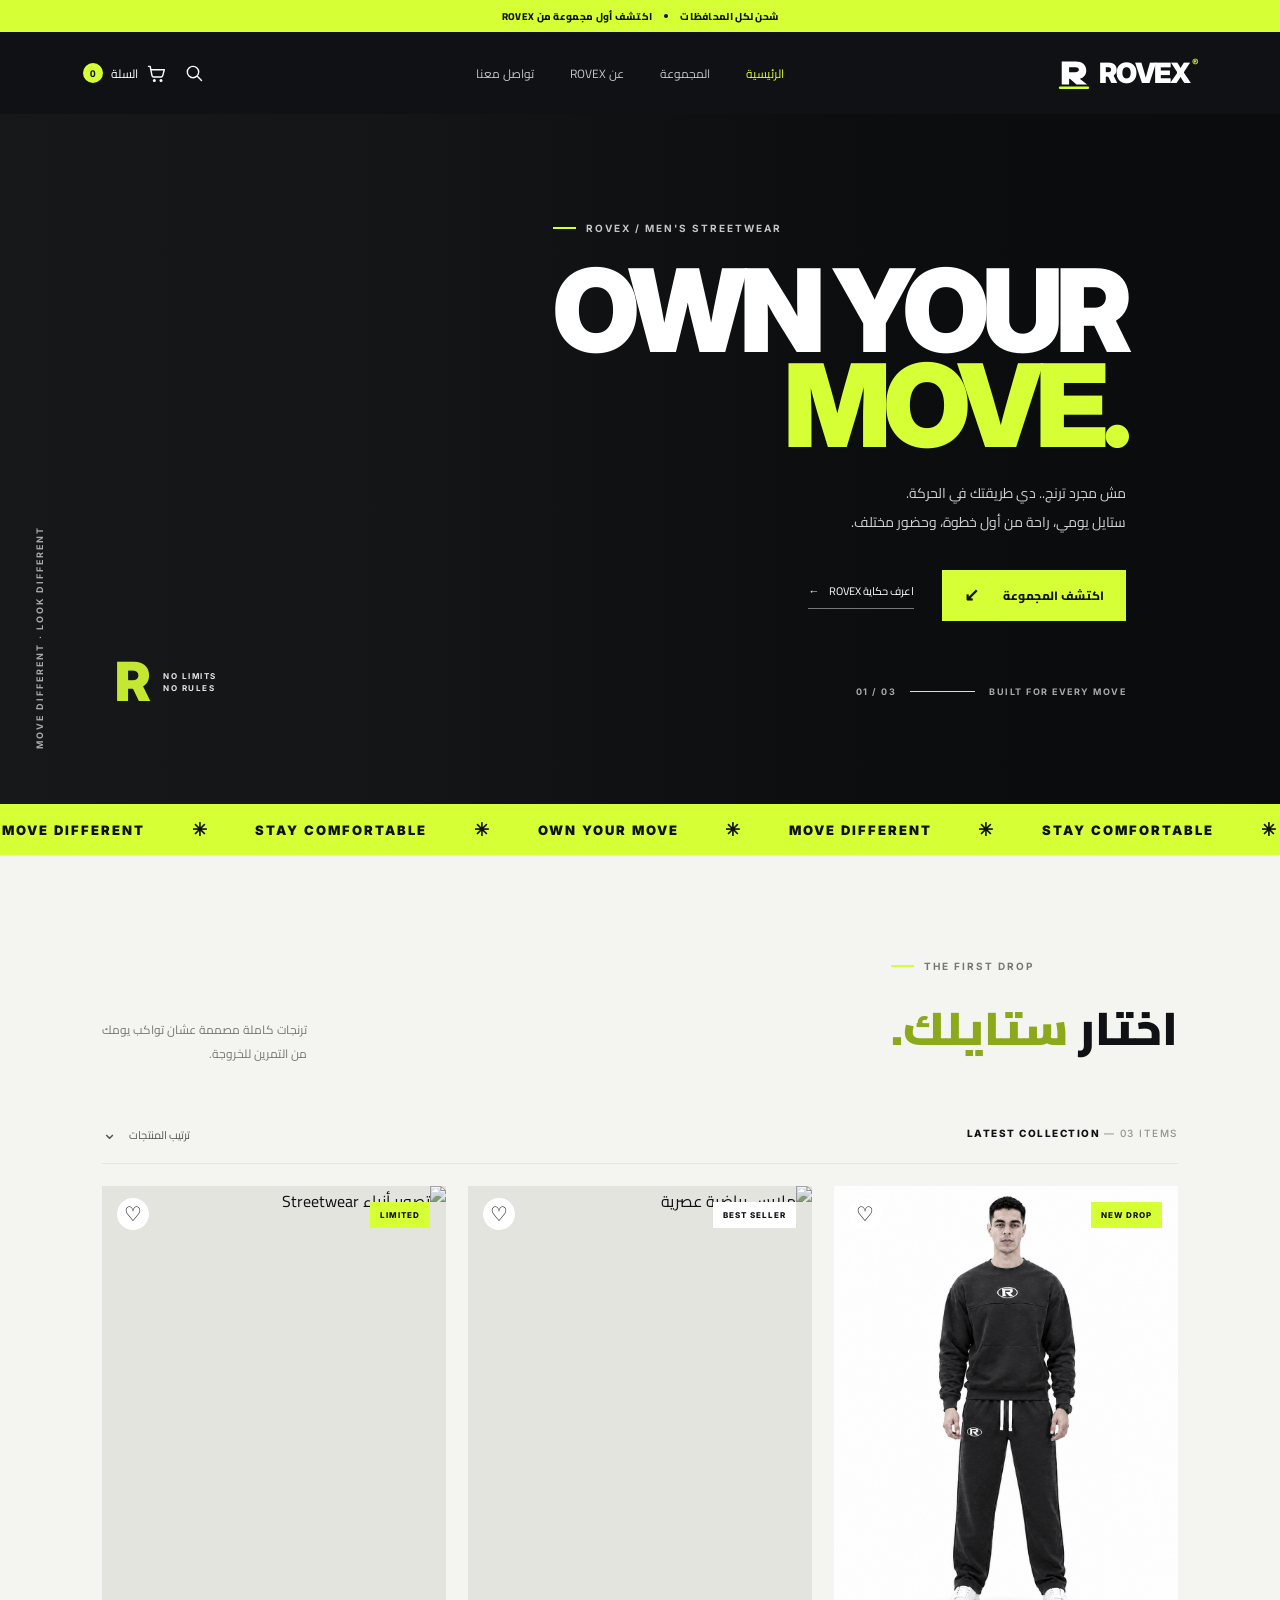
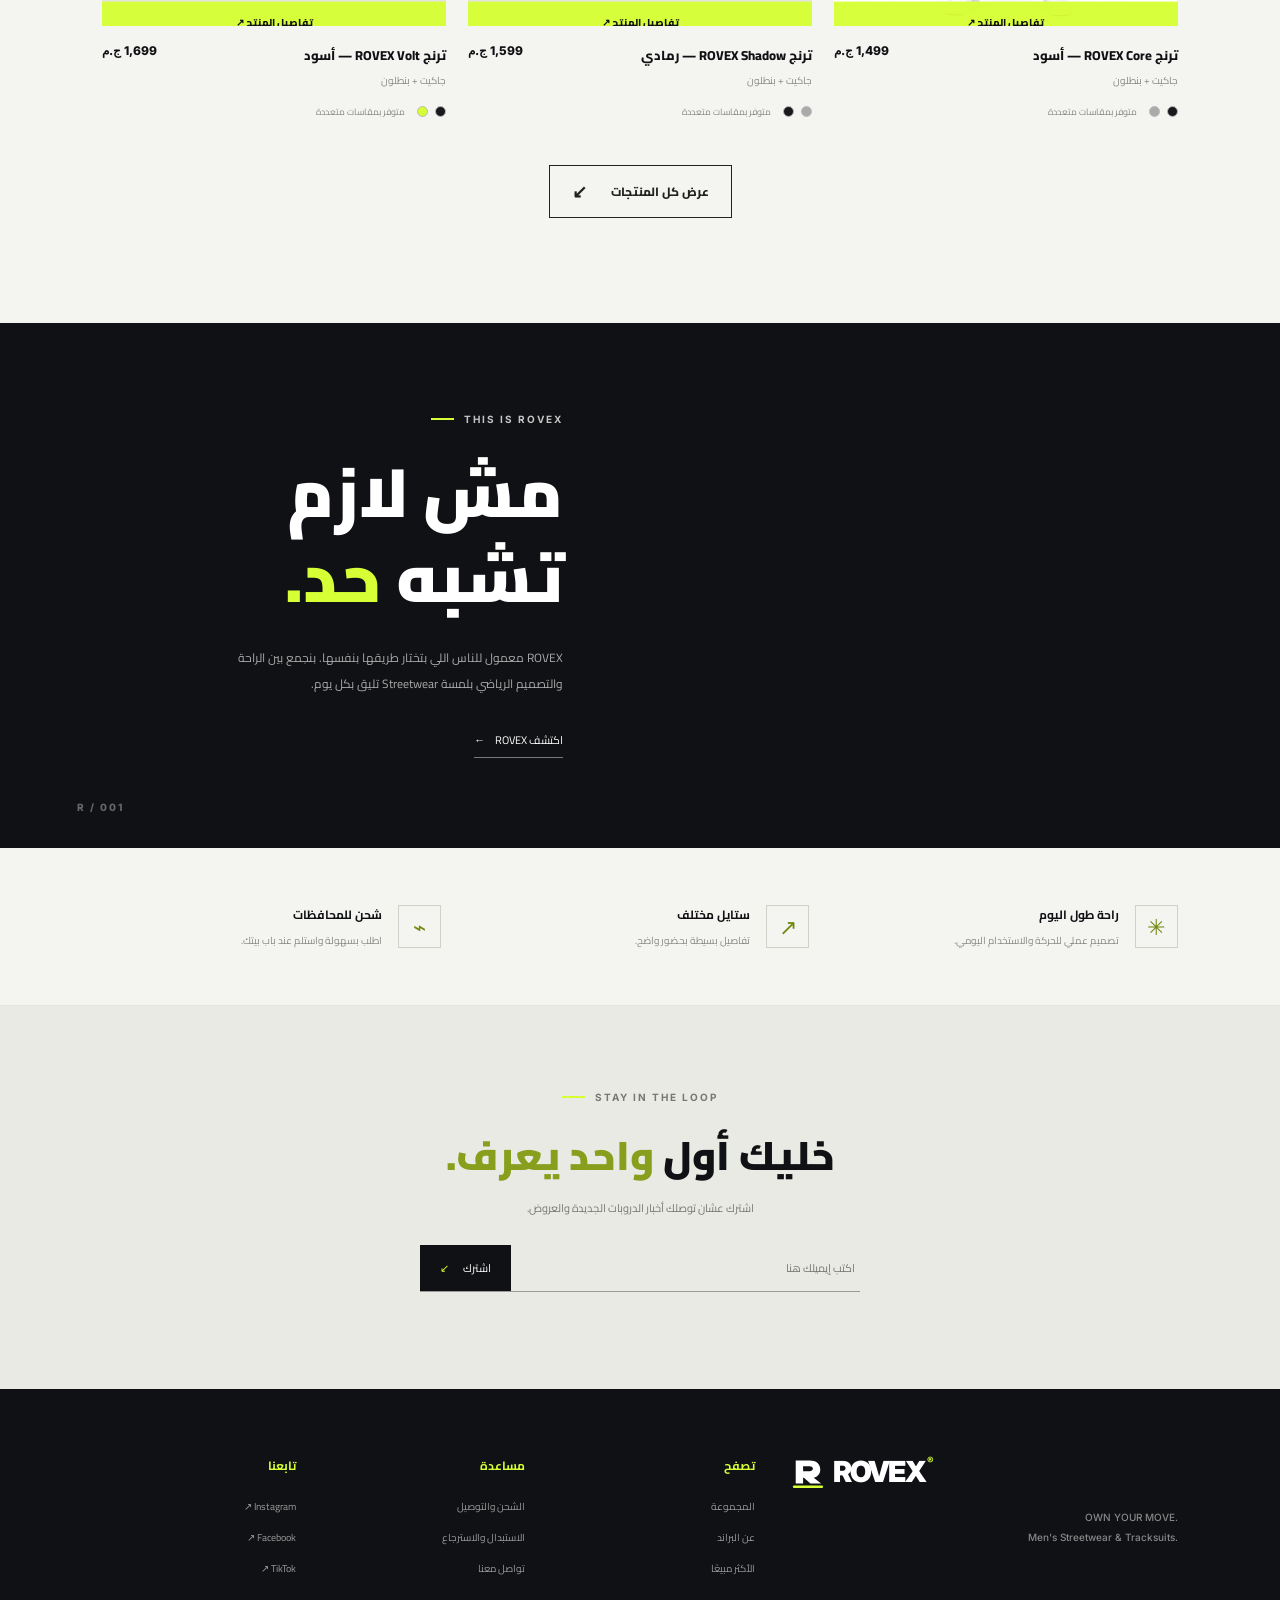
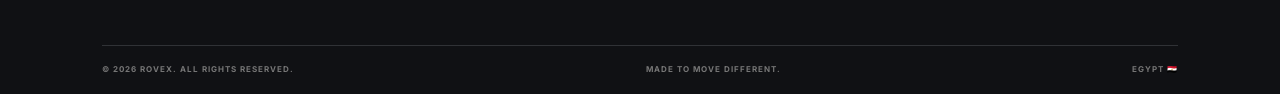
==== index.html @ f47fd82f "Add files via upload" ====
<!DOCTYPE html>
<html lang="ar" dir="rtl">
<head>
  <meta charset="UTF-8" />
  <meta name="viewport" content="width=device-width, initial-scale=1.0" />
  <meta name="theme-color" content="#101114" />
  <meta name="description" content="ROVEX — ترنجات رجالي بتصميم Streetwear. تحرك بطريقتك." />
  <title>ROVEX | Own Your Move</title>
  <link rel="preconnect" href="https://fonts.googleapis.com">
  <link rel="preconnect" href="https://fonts.gstatic.com" crossorigin>
  <link href="https://fonts.googleapis.com/css2?family=Cairo:wght@400;500;600;700;800;900&family=Inter:wght@400;500;600;700;800;900&display=swap" rel="stylesheet">
  <link rel="stylesheet" href="style.css" />
</head>
<body>
  <div class="announcement">
    <span>شحن لكل المحافظات</span><span class="announcement-dot"></span>
    <span>اكتشف أول مجموعة من ROVEX</span>
  </div>

  <header class="site-header">
    <button class="icon-btn menu-toggle" id="menuToggle" aria-label="فتح القائمة"><span></span><span></span></button>
    <a class="brand" href="#home" aria-label="ROVEX home">
      <svg class="brand-mark" viewBox="0 0 44 44" aria-hidden="true">
        <path d="M7 36V8h17c8 0 13 4 13 11 0 5-3 9-8 10l9 7H25l-8-7h-1v7H7Zm9-15h8c2 0 4-1 4-3s-2-3-4-3h-8v6Z" fill="currentColor"/>
        <path d="M5 40h34" stroke="#D7FF35" stroke-width="3" stroke-linecap="round"/>
      </svg>
      <span>ROVEX<span class="reg">®</span></span>
    </a>

    <nav class="main-nav" id="mainNav">
      <a class="active" href="#home">الرئيسية</a>
      <a href="#collection">المجموعة</a>
      <a href="#about">عن ROVEX</a>
      <a href="#footer">تواصل معنا</a>
    </nav>

    <div class="header-actions">
      <button class="icon-btn" id="searchToggle" aria-label="بحث"><svg viewBox="0 0 24 24"><circle cx="10.8" cy="10.8" r="6.8"/><path d="m16 16 5 5"/></svg></button>
      <button class="cart-button" id="cartToggle" aria-label="السلة">
        <svg viewBox="0 0 24 24"><path d="M3 4h2l2.2 11.2a2 2 0 0 0 2 1.6h8.9a2 2 0 0 0 1.9-1.4L22 8H6"/><circle cx="10" cy="21" r="1"/><circle cx="18" cy="21" r="1"/></svg>
        <span>السلة</span><b id="cartCount">0</b>
      </button>
    </div>
  </header>

  <div class="search-panel" id="searchPanel">
    <input type="search" id="searchInput" placeholder="ابحث عن ترنج..." aria-label="ابحث عن ترنج">
    <button id="searchClose" class="icon-btn" aria-label="إغلاق">×</button>
  </div>

  <main>
    <section class="hero" id="home">
      <div class="hero-image"></div>
      <div class="hero-shade"></div>
      <div class="hero-content">
        <p class="eyebrow"><span></span> ROVEX / MEN'S STREETWEAR</p>
        <h1>OWN YOUR<br><em>MOVE.</em></h1>
        <p class="hero-copy">مش مجرد ترنج.. دي طريقتك في الحركة.<br>ستايل يومي، راحة من أول خطوة، وحضور مختلف.</p>
        <div class="hero-actions">
          <a class="btn btn-primary" href="#collection">اكتشف المجموعة <span>↙</span></a>
          <a class="text-link" href="#about">اعرف حكاية ROVEX <span>←</span></a>
        </div>
        <div class="hero-meta"><span>01 / 03</span><span class="meta-line"></span><span>BUILT FOR EVERY MOVE</span></div>
      </div>
      <div class="hero-side-label">MOVE DIFFERENT · LOOK DIFFERENT</div>
      <div class="hero-stamp"><strong>R</strong><span>NO LIMITS<br>NO RULES</span></div>
    </section>

    <section class="ticker" aria-label="رسالة العلامة التجارية">
      <div class="ticker-track"><span>MOVE DIFFERENT</span><b>✳</b><span>STAY COMFORTABLE</span><b>✳</b><span>OWN YOUR MOVE</span><b>✳</b><span>MOVE DIFFERENT</span><b>✳</b><span>STAY COMFORTABLE</span><b>✳</b></div>
    </section>

    <section class="section collection-section" id="collection">
      <div class="section-heading">
        <div><p class="eyebrow dark-eyebrow"><span></span> THE FIRST DROP</p><h2>اختار <em>ستايلك.</em></h2></div>
        <p>ترنجات كاملة مصممة عشان تواكب يومك<br>من التمرين للخروجة.</p>
      </div>
      <div class="filter-row">
        <div class="collection-label">LATEST COLLECTION <span>— 03 ITEMS</span></div>
        <button class="sort-button" id="sortButton">ترتيب المنتجات <span>⌄</span></button>
      </div>
      <div class="product-grid" id="productGrid">
        <article class="product-card" data-id="rvx-01" data-name="ترنج ROVEX Core أسود" data-price="1499">
          <div class="product-image-wrap">
            <span class="product-tag">NEW DROP</span>
            <button class="favorite-btn" aria-label="إضافة للمفضلة">♡</button>
            <img src="P1.png" alt="إطلالة ملابس Streetwear سوداء" loading="lazy">
            <button class="quick-add" data-add="rvx-01">أضف للسلة <span>＋</span></button>
            <button class="view-product" data-view="rvx-01">تفاصيل المنتج <span>↗</span></button>
          </div>
          <div class="product-info"><div><h3>ترنج ROVEX Core — أسود</h3><p>جاكيت + بنطلون</p></div><strong>1,499 ج.م</strong></div>
          <div class="product-swatches"><i class="swatch black"></i><i class="swatch grey"></i><span>متوفر بمقاسات متعددة</span></div>
        </article>

        <article class="product-card" data-id="rvx-02" data-name="ترنج ROVEX Shadow رمادي" data-price="1599">
          <div class="product-image-wrap">
            <span class="product-tag muted-tag">BEST SELLER</span>
            <button class="favorite-btn" aria-label="إضافة للمفضلة">♡</button>
            <img src="https://images.unsplash.com/photo-1551488831-00ddcb6cbd3e?auto=format&fit=crop&w=900&q=85" alt="ملابس رياضية عصرية" loading="lazy">
            <button class="quick-add" data-add="rvx-02">أضف للسلة <span>＋</span></button>
            <button class="view-product" data-view="rvx-02">تفاصيل المنتج <span>↗</span></button>
          </div>
          <div class="product-info"><div><h3>ترنج ROVEX Shadow — رمادي</h3><p>جاكيت + بنطلون</p></div><strong>1,599 ج.م</strong></div>
          <div class="product-swatches"><i class="swatch grey"></i><i class="swatch black"></i><span>متوفر بمقاسات متعددة</span></div>
        </article>

        <article class="product-card" data-id="rvx-03" data-name="ترنج ROVEX Volt أسود" data-price="1699">
          <div class="product-image-wrap">
            <span class="product-tag">LIMITED</span>
            <button class="favorite-btn" aria-label="إضافة للمفضلة">♡</button>
            <img src="https://images.unsplash.com/photo-1515886657613-9f3515b0c78f?auto=format&fit=crop&w=900&q=85" alt="تصوير أزياء Streetwear" loading="lazy">
            <button class="quick-add" data-add="rvx-03">أضف للسلة <span>＋</span></button>
            <button class="view-product" data-view="rvx-03">تفاصيل المنتج <span>↗</span></button>
          </div>
          <div class="product-info"><div><h3>ترنج ROVEX Volt — أسود</h3><p>جاكيت + بنطلون</p></div><strong>1,699 ج.م</strong></div>
          <div class="product-swatches"><i class="swatch black"></i><i class="swatch lime"></i><span>متوفر بمقاسات متعددة</span></div>
        </article>
      </div>
      <div class="center-action"><a class="btn btn-outline" href="#collection">عرض كل المنتجات <span>↙</span></a></div>
    </section>

    <section class="manifesto" id="about">
      <div class="manifesto-image"></div>
      <div class="manifesto-content">
        <p class="eyebrow"><span></span> THIS IS ROVEX</p>
        <h2>مش لازم<br>تشبه <em>حد.</em></h2>
        <p>ROVEX معمول للناس اللي بتختار طريقها بنفسها. بنجمع بين الراحة والتصميم الرياضي بلمسة Streetwear تليق بكل يوم.</p>
        <a class="text-link light-link" href="#collection">اكتشف ROVEX <span>←</span></a>
        <div class="manifesto-number">R / 001</div>
      </div>
    </section>

    <section class="benefits">
      <div class="benefit"><span class="benefit-icon">✳</span><div><h3>راحة طول اليوم</h3><p>تصميم عملي للحركة والاستخدام اليومي.</p></div></div>
      <div class="benefit"><span class="benefit-icon">↗</span><div><h3>ستايل مختلف</h3><p>تفاصيل بسيطة بحضور واضح.</p></div></div>
      <div class="benefit"><span class="benefit-icon">⌁</span><div><h3>شحن للمحافظات</h3><p>اطلب بسهولة واستلم عند باب بيتك.</p></div></div>
    </section>

    <section class="newsletter">
      <p class="eyebrow"><span></span> STAY IN THE LOOP</p>
      <h2>خليك أول <em>واحد يعرف.</em></h2>
      <p>اشترك عشان توصلك أخبار الدروبات الجديدة والعروض.</p>
      <form id="newsletterForm"><input type="email" required placeholder="اكتب إيميلك هنا" aria-label="البريد الإلكتروني"><button type="submit">اشترك <span>↙</span></button></form>
      <small id="newsletterMessage"></small>
    </section>
  </main>

  <footer id="footer">
    <div class="footer-main">
      <div class="footer-brand"><a class="brand footer-logo" href="#home"><svg class="brand-mark" viewBox="0 0 44 44"><path d="M7 36V8h17c8 0 13 4 13 11 0 5-3 9-8 10l9 7H25l-8-7h-1v7H7Zm9-15h8c2 0 4-1 4-3s-2-3-4-3h-8v6Z" fill="currentColor"/><path d="M5 40h34" stroke="#D7FF35" stroke-width="3" stroke-linecap="round"/></svg><span>ROVEX<span class="reg">®</span></span></a><p>OWN YOUR MOVE.<br>Men's Streetwear & Tracksuits.</p></div>
      <div><h4>تصفح</h4><a href="#collection">المجموعة</a><a href="#about">عن البراند</a><a href="#collection">الأكثر مبيعًا</a></div>
      <div><h4>مساعدة</h4><a href="#footer">الشحن والتوصيل</a><a href="#footer">الاستبدال والاسترجاع</a><a href="#footer">تواصل معنا</a></div>
      <div><h4>تابعنا</h4><a href="#">Instagram ↗</a><a href="#">Facebook ↗</a><a href="#">TikTok ↗</a></div>
    </div>
    <div class="footer-bottom"><span>© 2026 ROVEX. ALL RIGHTS RESERVED.</span><span>MADE TO MOVE DIFFERENT.</span><span>EGYPT 🇪🇬</span></div>
  </footer>


  <section class="product-modal" id="productModal" aria-hidden="true" role="dialog" aria-modal="true" aria-labelledby="modalProductName">
    <button class="modal-close" id="productModalClose" aria-label="إغلاق">×</button>
    <div class="modal-product-image"><img id="modalProductImage" src="" alt=""></div>
    <div class="modal-product-info">
      <p class="eyebrow dark-eyebrow"><span></span> ROVEX / PRODUCT DETAILS</p>
      <h2 id="modalProductName">ROVEX Tracksuit</h2>
      <strong class="modal-price" id="modalProductPrice"></strong>
      <p class="modal-description">ترنج كامل بتصميم Streetwear عصري. طقم مكوّن من جاكيت وبنطلون، مناسب للحركة والاستخدام اليومي.</p>
      <div class="option-group"><label>اختار المقاس</label><div class="size-options" id="sizeOptions">
        <button type="button" data-size="S">S</button><button type="button" data-size="M">M</button><button type="button" data-size="L">L</button><button type="button" data-size="XL">XL</button><button type="button" data-size="XXL">XXL</button>
      </div><small class="option-error" id="sizeError">من فضلك اختار المقاس.</small></div>
      <div class="option-group"><label for="colorSelect">اللون</label><select id="colorSelect"><option value="أسود">أسود</option><option value="رمادي">رمادي</option></select></div>
      <div class="modal-actions"><div class="modal-qty"><button id="modalQtyMinus" type="button">−</button><span id="modalQty">1</span><button id="modalQtyPlus" type="button">＋</button></div><button class="btn btn-primary" id="modalAddToCart">أضف للسلة <span>↙</span></button></div>
      <div class="product-note">✓ طقم كامل: جاكيت + بنطلون　 ✓ الدفع عند الاستلام متاح عند الإطلاق</div>
    </div>
  </section>

  <section class="checkout-modal" id="checkoutModal" aria-hidden="true" role="dialog" aria-modal="true" aria-labelledby="checkoutTitle">
    <div class="checkout-box">
      <div class="drawer-head"><h2 id="checkoutTitle">إتمام الطلب</h2><button class="icon-btn" id="checkoutClose" aria-label="إغلاق">×</button></div>
      <form id="checkoutForm" class="checkout-form">
        <div class="checkout-summary" id="checkoutSummary"></div>
        <div class="form-grid">
          <label>الاسم بالكامل<input name="name" required minlength="3" placeholder="اسمك بالكامل"></label>
          <label>رقم الموبايل<input name="phone" required inputmode="tel" pattern="[0-9+ ]{10,15}" placeholder="01xxxxxxxxx"></label>
          <label>المحافظة<input name="governorate" required placeholder="مثال: الغربية"></label>
          <label>المنطقة / المدينة<input name="city" required placeholder="المدينة أو المركز"></label>
          <label class="full-field">العنوان بالتفصيل<textarea name="address" required rows="3" placeholder="الشارع، رقم العقار، علامة مميزة"></textarea></label>
          <label class="full-field">ملاحظات الطلب (اختياري)<textarea name="notes" rows="2" placeholder="أي تفاصيل إضافية"></textarea></label>
        </div>
        <div class="payment-choice"><strong>طريقة الدفع</strong><label><input type="radio" name="payment" value="الدفع عند الاستلام" checked> الدفع عند الاستلام</label><small>بوابة الدفع الإلكتروني سيتم ربطها في مرحلة لاحقة.</small></div>
        <button class="btn btn-primary checkout-submit" type="submit">تأكيد الطلب <span>↙</span></button>
        <small class="checkout-disclaimer">هذا نموذج تجريبي للواجهة؛ لا يتم إرسال الطلب إلى خادم أو حفظه لدى المتجر حاليًا.</small>
      </form>
      <div class="order-success" id="orderSuccess" hidden>
        <div class="success-mark">✓</div><h3>طلبك اتسجل تجريبيًا!</h3><p id="successMessage"></p>
        <button class="btn btn-primary" id="successClose">العودة للمتجر</button>
      </div>
    </div>
  </section>

  <div class="toast" id="toast" role="status" aria-live="polite"></div>

  <aside class="cart-drawer" id="cartDrawer" aria-hidden="true">
    <div class="drawer-head"><h2>سلة التسوق <span id="drawerCount">(0)</span></h2><button class="icon-btn" id="cartClose" aria-label="إغلاق">×</button></div>
    <div class="cart-items" id="cartItems"><div class="empty-cart">لسه السلة فاضية.<br><a href="#collection" id="continueShopping">اكتشف المجموعة ←</a></div></div>
    <div class="drawer-footer"><div class="subtotal"><span>الإجمالي</span><strong id="cartSubtotal">0 ج.م</strong></div><button class="btn btn-primary checkout-btn" id="checkoutButton">إتمام الطلب <span>↙</span></button><small>تكلفة الشحن تُحدد عند إتمام الطلب.</small></div>
  </aside>
  <div class="overlay" id="overlay"></div>

  <script src="script.js"></script>
</body>
</html>
---- style.css ----
*{box-sizing:border-box;margin:0;padding:0}
:root{--black:#101114;--charcoal:#25282d;--lime:#d7ff35;--paper:#f4f4f0;--white:#fff;--muted:#85878a;--line:#e5e5df}
html{scroll-behavior:smooth;scroll-padding-top:90px}
body{font-family:"Cairo",sans-serif;background:var(--paper);color:var(--black);overflow-x:hidden}
a{text-decoration:none;color:inherit}button,input{font:inherit}button{cursor:pointer;border:0}
.announcement{height:32px;background:var(--lime);display:flex;align-items:center;justify-content:center;gap:12px;font-size:10px;font-weight:800;letter-spacing:.3px}
.announcement-dot{width:4px;height:4px;background:#111;border-radius:50%}
.site-header{height:82px;padding:0 6.5%;display:flex;align-items:center;justify-content:space-between;background:var(--black);color:#fff;position:sticky;top:0;z-index:30}
.brand{display:flex;align-items:center;gap:7px;font-family:Inter,sans-serif;font-size:28px;font-weight:900;letter-spacing:-1.7px;direction:ltr}
.brand-mark{width:36px;height:36px;color:#fff}.reg{font-size:10px;vertical-align:top;margin-left:2px;color:var(--lime)}
.main-nav{display:flex;gap:36px;align-items:center}.main-nav a{font-size:12px;color:#c5c5c5;transition:.2s}.main-nav a:hover,.main-nav a.active{color:var(--lime)}
.header-actions{display:flex;align-items:center;gap:18px}.icon-btn{background:none;color:inherit;display:grid;place-items:center;font-size:27px;line-height:1}.icon-btn svg,.cart-button svg{width:20px;height:20px;fill:none;stroke:currentColor;stroke-width:1.7;stroke-linecap:round;stroke-linejoin:round}
.cart-button{display:flex;align-items:center;gap:8px;background:none;color:#fff;font-size:12px}.cart-button b{display:grid;place-items:center;background:var(--lime);color:#111;width:20px;height:20px;border-radius:50%;font-size:10px}
.menu-toggle{display:none}.search-panel{display:none;position:fixed;z-index:35;top:114px;left:0;right:0;background:#1b1d20;padding:16px 7%;gap:12px;color:#fff}.search-panel.show{display:flex}.search-panel input{flex:1;background:#292b30;border:1px solid #444;color:#fff;padding:12px 16px;outline:none}
.hero{height:min(690px,calc(100vh - 114px));min-height:570px;background:#17191b;position:relative;color:#fff;overflow:hidden;display:flex;align-items:center}
.hero-image{position:absolute;inset:0;background-image:url("https://images.unsplash.com/photo-1523398002811-999ca8dec234?auto=format&fit=crop&w=2000&q=90");background-position:center 38%;background-size:cover;opacity:.68;filter:grayscale(1)}
.hero-shade{position:absolute;inset:0;background:linear-gradient(270deg,rgba(10,11,12,.96) 0%,rgba(10,11,12,.83) 34%,rgba(10,11,12,.24) 72%,rgba(10,11,12,.1) 100%)}
.hero-content{position:relative;z-index:2;margin-right:12%;max-width:590px}
.eyebrow{font:700 10px Inter,sans-serif;letter-spacing:2px;display:flex;align-items:center;gap:10px;direction:ltr;justify-content:flex-start;color:#c5c5c5}
.eyebrow span{width:23px;height:2px;background:var(--lime);display:inline-block}
.hero h1{font:900 clamp(72px,9vw,132px)/.83 Inter,sans-serif;letter-spacing:-7px;margin:29px 0 25px;direction:ltr;text-align:right}
.hero h1 em,.section-heading h2 em,.manifesto h2 em,.newsletter h2 em{font-style:normal;color:var(--lime)}
.hero-copy{font-size:14px;line-height:2.1;color:#d2d2d2}
.hero-actions{display:flex;align-items:center;gap:28px;margin-top:32px}
.btn{display:inline-flex;align-items:center;justify-content:center;gap:24px;padding:14px 22px;font-size:12px;font-weight:800;transition:.25s}
.btn-primary{background:var(--lime);color:#111}.btn-primary:hover{background:#fff;transform:translateY(-3px)}
.btn span{font-size:18px;line-height:10px}
.text-link{font-size:11px;color:#fff;border-bottom:1px solid #777;padding-bottom:7px}.text-link span{margin-right:8px}
.hero-meta{display:flex;align-items:center;gap:14px;margin-top:65px;font:700 9px Inter,sans-serif;letter-spacing:1.5px;color:#a9a9a9;direction:ltr;justify-content:flex-end}
.meta-line{width:65px;height:1px;background:var(--lime)}
.hero-side-label{position:absolute;left:34px;bottom:55px;writing-mode:vertical-rl;transform:rotate(180deg);font:700 9px Inter,sans-serif;letter-spacing:2px;color:#aaa}
.hero-stamp{position:absolute;left:9%;bottom:13%;display:flex;align-items:center;gap:12px;color:#fff;opacity:.9;direction:ltr}.hero-stamp strong{font:900 54px Inter;color:var(--lime)}.hero-stamp span{font:700 8px/1.5 Inter;letter-spacing:1.5px}
.ticker{background:var(--lime);overflow:hidden;padding:15px 0;white-space:nowrap}.ticker-track{display:flex;justify-content:space-around;align-items:center;gap:42px;font:900 13px Inter;letter-spacing:2px;direction:ltr}.ticker-track b{font-size:18px}
.section{padding:105px 8%}.section-heading{display:flex;justify-content:space-between;align-items:end;margin-bottom:45px}.dark-eyebrow{color:#777}.section-heading h2{font-size:46px;font-weight:900;margin-top:13px}.section-heading h2 em{color:#8ca91b}.section-heading>p{font-size:12px;line-height:2;color:#777;margin-bottom:5px}
.filter-row{display:flex;justify-content:space-between;align-items:center;border-bottom:1px solid var(--line);padding-bottom:14px;margin-bottom:22px}.collection-label{font:800 10px Inter;letter-spacing:1.5px;direction:ltr}.collection-label span{color:#929292;font-weight:500}.sort-button{background:none;font-size:11px;color:#555}.sort-button span{font-size:18px;margin-right:10px}
.product-grid{display:grid;grid-template-columns:repeat(3,1fr);gap:22px}.product-image-wrap{height:440px;position:relative;background:#e4e4df;overflow:hidden}.product-image-wrap img{width:100%;height:100%;object-fit:cover;filter:grayscale(.65);transition:transform .6s,filter .5s}.product-card:hover img{transform:scale(1.05);filter:grayscale(0)}
.product-tag{position:absolute;z-index:2;top:16px;right:16px;background:var(--lime);font:800 8px Inter;letter-spacing:1px;padding:8px 10px;direction:ltr}.muted-tag{background:#fff}.favorite-btn{position:absolute;z-index:2;left:15px;top:12px;background:#fff;width:32px;height:32px;border-radius:50%;font-size:20px;line-height:1}.favorite-btn.is-favorite{background:var(--lime)}
.quick-add{position:absolute;bottom:0;right:0;left:0;background:rgba(16,17,20,.94);color:#fff;padding:15px;font-size:11px;font-weight:700;transform:translateY(100%);transition:.25s}.product-card:hover .quick-add{transform:translateY(0)}.quick-add span{color:var(--lime);font-size:18px;margin-right:9px}
.product-info{display:flex;justify-content:space-between;gap:10px;align-items:start;padding-top:17px}.product-info h3{font-size:13px;font-weight:800}.product-info p{font-size:10px;color:#888;margin-top:4px}.product-info strong{font:800 12px Inter;white-space:nowrap;direction:rtl}
.product-swatches{display:flex;align-items:center;gap:7px;margin-top:13px}.swatch{width:11px;height:11px;border-radius:50%;border:1px solid #bbb}.swatch.black{background:#17191b}.swatch.grey{background:#aaa}.swatch.lime{background:var(--lime)}.product-swatches span{font-size:9px;color:#888;margin-right:5px}
.center-action{text-align:center;margin-top:45px}.btn-outline{border:1px solid #222;color:#222;background:transparent}.btn-outline:hover{background:#111;color:#fff}
.manifesto{background:var(--black);color:#fff;display:grid;grid-template-columns:1fr 1fr;min-height:520px}
.manifesto-image{background:url("https://images.unsplash.com/photo-1515886657613-9f3515b0c78f?auto=format&fit=crop&w=1100&q=85") center 35%/cover;filter:grayscale(1);min-height:520px}
.manifesto-content{padding:90px 12%;position:relative;display:flex;flex-direction:column;align-items:flex-start;justify-content:center}.manifesto h2{font-size:68px;line-height:1.25;font-weight:900;margin:25px 0}.manifesto h2 em{color:var(--lime)}.manifesto-content>p:not(.eyebrow){font-size:12px;line-height:2.2;color:#aaa;max-width:360px;margin-bottom:28px}.light-link{margin-top:4px}.manifesto-number{position:absolute;bottom:35px;left:12%;font:800 10px Inter;letter-spacing:2px;color:#666;direction:ltr}
.benefits{display:grid;grid-template-columns:repeat(3,1fr);padding:55px 8%;gap:30px;border-bottom:1px solid var(--line)}.benefit{display:flex;gap:16px;align-items:center}.benefit-icon{width:43px;height:43px;display:grid;place-items:center;border:1px solid #d1d1c9;font-size:22px;color:#718914}.benefit h3{font-size:12px}.benefit p{font-size:10px;color:#888;margin-top:5px}
.newsletter{text-align:center;background:#e9eae3;padding:85px 20px}.newsletter .eyebrow{justify-content:center;color:#777}.newsletter h2{font-size:40px;font-weight:900;margin:15px 0 5px}.newsletter h2 em{color:#879f1d}.newsletter>p:not(.eyebrow){font-size:11px;color:#777}.newsletter form{display:flex;max-width:440px;margin:27px auto 0;border-bottom:1px solid #999}.newsletter input{flex:1;min-width:0;border:0;background:transparent;padding:13px 5px;outline:none;font-size:11px}.newsletter form button{background:var(--black);color:#fff;padding:0 20px;font-size:11px}.newsletter form button span{color:var(--lime);margin-right:12px}.newsletter small{display:block;margin-top:12px;color:#607b0b;font-size:10px}
footer{background:var(--black);color:#fff;padding:65px 8% 20px}.footer-main{display:grid;grid-template-columns:2fr 1fr 1fr 1fr;gap:35px;padding-bottom:55px}.footer-logo{font-size:29px}.footer-brand p{font:500 10px/2 Inter;color:#888;margin-top:17px;direction:ltr;text-align:right}.footer-main h4{font-size:12px;margin-bottom:20px;color:var(--lime)}.footer-main>div:not(:first-child){display:flex;flex-direction:column;align-items:flex-start}.footer-main>div>a:not(.brand){font-size:10px;color:#999;margin:0 0 12px}.footer-main a:hover{color:var(--lime)}.footer-bottom{border-top:1px solid #303236;padding-top:18px;display:flex;justify-content:space-between;color:#777;font:700 8px Inter;letter-spacing:1px;direction:ltr}
.toast{position:fixed;bottom:24px;left:24px;background:var(--lime);color:#111;padding:13px 20px;font-size:12px;font-weight:800;z-index:80;opacity:0;transform:translateY(15px);transition:.25s;pointer-events:none}.toast.show{opacity:1;transform:translateY(0)}
.overlay{position:fixed;inset:0;background:rgba(0,0,0,.55);z-index:49;opacity:0;visibility:hidden;transition:.25s}.overlay.show{opacity:1;visibility:visible}.cart-drawer{position:fixed;z-index:50;top:0;bottom:0;left:0;width:min(430px,100%);background:var(--paper);padding:25px;display:flex;flex-direction:column;transform:translateX(-105%);transition:.35s}.cart-drawer.open{transform:translateX(0)}.drawer-head{display:flex;align-items:center;justify-content:space-between;padding-bottom:20px;border-bottom:1px solid var(--line)}.drawer-head h2{font-size:18px}.drawer-head h2 span{font:500 12px Inter;color:#888}.cart-items{flex:1;overflow:auto;padding:20px 0}.empty-cart{text-align:center;color:#777;font-size:13px;line-height:2.5;padding-top:60px}.empty-cart a{color:#222;text-decoration:underline}.cart-row{display:grid;grid-template-columns:75px 1fr auto;gap:13px;padding:12px 0;border-bottom:1px solid var(--line)}.cart-thumb{width:75px;height:85px;object-fit:cover;background:#ddd;filter:grayscale(.5)}.cart-row h3{font-size:11px;margin:4px 0}.cart-row p{font:700 11px Inter}.cart-row .remove-item{background:none;color:#888;font-size:10px;text-decoration:underline;margin-top:8px}.qty-control{display:flex;align-items:center;gap:9px;margin-top:10px}.qty-control button{width:22px;height:22px;background:#e5e5df}.qty-control span{font:700 11px Inter}.drawer-footer{border-top:1px solid var(--line);padding-top:20px}.subtotal{display:flex;justify-content:space-between;margin-bottom:18px;font-size:13px}.subtotal strong{font:800 16px Inter}.checkout-btn{width:100%}.drawer-footer small{display:block;text-align:center;color:#888;font-size:9px;margin-top:12px}
@media(max-width:900px){.site-header{padding:0 4%;height:72px}.main-nav{gap:18px}.hero-content{margin-right:8%}.product-image-wrap{height:350px}.section{padding:80px 5%}.manifesto-content{padding:65px 9%}.manifesto h2{font-size:56px}.benefits{padding:45px 5%}}
@media(max-width:650px){.announcement{font-size:9px;height:30px}.site-header{height:66px;padding:0 5%}.brand{font-size:23px}.brand-mark{width:30px;height:30px}.menu-toggle{display:flex;flex-direction:column;gap:5px}.menu-toggle span{width:21px;height:2px;background:#fff}.main-nav{position:absolute;top:66px;right:0;left:0;background:#17191b;padding:0 6%;display:flex;flex-direction:column;align-items:stretch;gap:0;max-height:0;overflow:hidden;transition:max-height .3s}.main-nav.open{max-height:260px;padding-top:10px;padding-bottom:15px}.main-nav a{padding:12px 0;border-bottom:1px solid #303236}.header-actions{gap:13px}.cart-button span{display:none}.hero{min-height:650px;height:calc(100svh - 96px);max-height:760px;align-items:flex-end}.hero-image{background-position:58% center}.hero-shade{background:linear-gradient(0deg,rgba(10,11,12,.97) 0%,rgba(10,11,12,.75) 45%,rgba(10,11,12,.15) 100%)}.hero-content{margin:0 7% 70px;max-width:100%}.hero h1{font-size:clamp(68px,17vw,100px);letter-spacing:-4px;margin:23px 0 18px}.hero-copy{font-size:12px}.hero-actions{gap:18px;margin-top:24px;flex-wrap:wrap}.btn{padding:13px 16px;font-size:11px}.text-link{font-size:10px}.hero-meta{margin-top:35px}.hero-side-label{display:none}.hero-stamp{left:7%;top:12%;bottom:auto}.hero-stamp strong{font-size:40px}.ticker{padding:12px 0}.ticker-track{gap:25px;font-size:10px}.section{padding:65px 5%}.section-heading{display:block;margin-bottom:30px}.section-heading h2{font-size:36px}.section-heading>p{margin-top:12px;font-size:11px}.filter-row{margin-bottom:15px}.collection-label{font-size:8px}.sort-button{font-size:10px}.product-grid{grid-template-columns:repeat(2,minmax(0,1fr));gap:22px 12px}.product-card:last-child{display:none}.product-image-wrap{height:260px}.product-tag{top:9px;right:8px;font-size:7px;padding:6px}.favorite-btn{left:8px;top:8px;width:27px;height:27px}.quick-add{transform:none;padding:10px;font-size:9px}.product-info{display:block;padding-top:11px}.product-info h3{font-size:10px;line-height:1.8}.product-info strong{display:block;margin-top:8px;font-size:11px}.product-swatches{gap:5px;margin-top:9px}.product-swatches span{font-size:8px}.center-action{margin-top:32px}.manifesto{grid-template-columns:1fr}.manifesto-image{min-height:330px;height:330px;background-position:center 32%}.manifesto-content{min-height:390px;padding:55px 8%}.manifesto h2{font-size:55px;margin:18px 0}.manifesto-number{left:8%;bottom:22px}.benefits{grid-template-columns:1fr;padding:38px 7%;gap:24px}.benefit-icon{width:38px;height:38px}.newsletter{padding:65px 7%}.newsletter h2{font-size:30px}.newsletter>p:not(.eyebrow){font-size:10px}footer{padding:50px 7% 18px}.footer-main{grid-template-columns:1fr 1fr;gap:35px 20px}.footer-brand{grid-column:1/-1}.footer-bottom{flex-wrap:wrap;gap:12px;font-size:7px}.cart-drawer{padding:20px}.toast{left:12px;right:12px;bottom:12px;text-align:center}}
@media(max-width:370px){.product-image-wrap{height:220px}.header-actions{gap:9px}.brand{font-size:20px}.brand-mark{width:27px}}

/* Product details + checkout additions */
.view-product{position:absolute;bottom:49px;right:0;left:0;background:rgba(215,255,53,.96);color:#111;padding:11px;font-size:10px;font-weight:800;transform:translateY(160%);transition:.25s}
.product-card:hover .view-product{transform:translateY(0)}
.product-modal{position:fixed;z-index:61;top:50%;left:50%;width:min(900px,92vw);max-height:88vh;overflow:auto;background:var(--paper);display:grid;grid-template-columns:1fr 1fr;transform:translate(-50%,-46%) scale(.97);opacity:0;visibility:hidden;transition:.25s}
.product-modal.open{transform:translate(-50%,-50%) scale(1);opacity:1;visibility:visible}
.modal-close{position:absolute;z-index:2;top:12px;left:12px;width:36px;height:36px;border-radius:50%;background:#fff;font-size:24px}
.modal-product-image{min-height:480px;background:#ddd}.modal-product-image img{width:100%;height:100%;min-height:480px;object-fit:cover;filter:grayscale(.35)}
.modal-product-info{padding:50px 38px;display:flex;flex-direction:column;align-items:flex-start}
.modal-product-info h2{font-size:25px;font-weight:900;margin:18px 0 8px}.modal-price{font:900 19px Inter;direction:rtl}
.modal-description{font-size:11px;line-height:2;color:#777;margin:18px 0 24px}
.option-group{width:100%;margin-bottom:20px}.option-group>label,.payment-choice>strong{display:block;font-size:11px;font-weight:800;margin-bottom:10px}
.size-options{display:flex;gap:8px;direction:ltr}.size-options button{width:42px;height:40px;border:1px solid #ccc;background:transparent;font:700 11px Inter}.size-options button.selected{background:var(--black);border-color:var(--black);color:var(--lime)}
.option-error{display:none;color:#b33;font-size:10px;margin-top:7px}.option-error.show{display:block}
.option-group select{width:100%;padding:12px;border:1px solid #ccc;background:transparent;font-size:11px}
.modal-actions{display:flex;width:100%;gap:12px;margin-top:6px}.modal-actions .btn{flex:1}
.modal-qty{display:flex;align-items:center;border:1px solid #ccc;direction:ltr}.modal-qty button{width:36px;background:transparent;font-size:17px}.modal-qty span{font:700 12px Inter;min-width:20px;text-align:center}
.product-note{font-size:9px;color:#777;margin-top:20px;line-height:2}
.checkout-modal{position:fixed;inset:0;z-index:65;background:rgba(0,0,0,.72);display:grid;place-items:center;padding:20px;opacity:0;visibility:hidden;transition:.25s}
.checkout-modal.open{opacity:1;visibility:visible}
.checkout-box{background:var(--paper);width:min(650px,100%);max-height:92vh;overflow:auto;padding:25px}
.checkout-form{padding-top:20px}.checkout-summary{background:#e8e9e2;padding:14px;margin-bottom:20px;font-size:11px;line-height:2}
.form-grid{display:grid;grid-template-columns:1fr 1fr;gap:15px}.form-grid label{font-size:10px;font-weight:800}.form-grid input,.form-grid textarea{display:block;width:100%;margin-top:7px;border:1px solid #d3d3cc;background:transparent;padding:11px;font-size:11px;outline-color:#9ebc22;resize:vertical}.full-field{grid-column:1/-1}
.payment-choice{border-top:1px solid var(--line);border-bottom:1px solid var(--line);padding:16px 0;margin:20px 0}.payment-choice label{font-size:11px;display:block;margin:10px 0}.payment-choice small{font-size:9px;color:#888}
.checkout-submit{width:100%}.checkout-disclaimer{display:block;color:#888;font-size:9px;text-align:center;margin-top:12px}
.order-success{text-align:center;padding:45px 10px}.success-mark{width:55px;height:55px;border-radius:50%;background:var(--lime);display:grid;place-items:center;font-size:28px;margin:0 auto 18px}.order-success h3{font-size:21px}.order-success p{font-size:12px;color:#777;margin:12px 0 22px}
@media(max-width:650px){.product-modal{grid-template-columns:1fr;width:94vw;max-height:92vh}.modal-product-image,.modal-product-image img{min-height:260px;height:260px}.modal-product-info{padding:27px 22px}.modal-product-info h2{font-size:20px}.view-product{transform:none;bottom:43px;padding:9px;font-size:9px}.checkout-box{padding:18px}.form-grid{grid-template-columns:1fr}.full-field{grid-column:auto}}
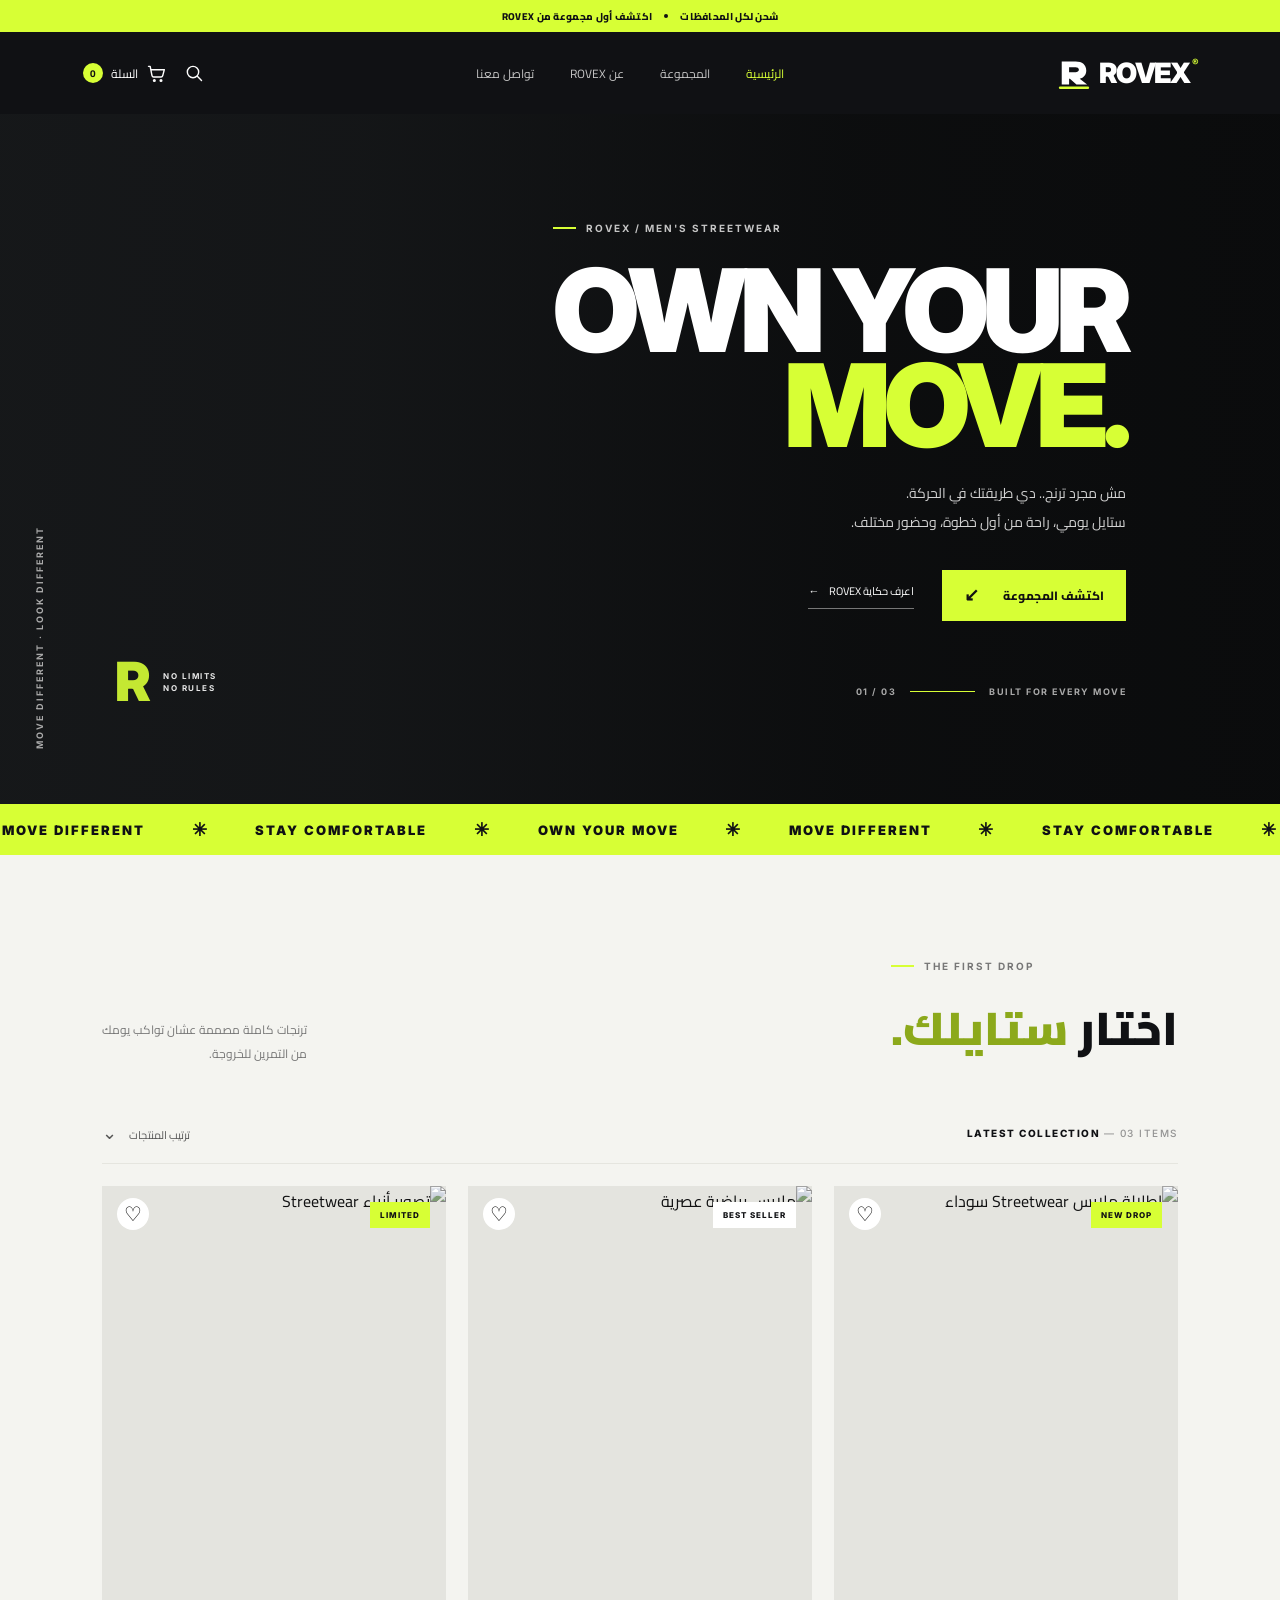
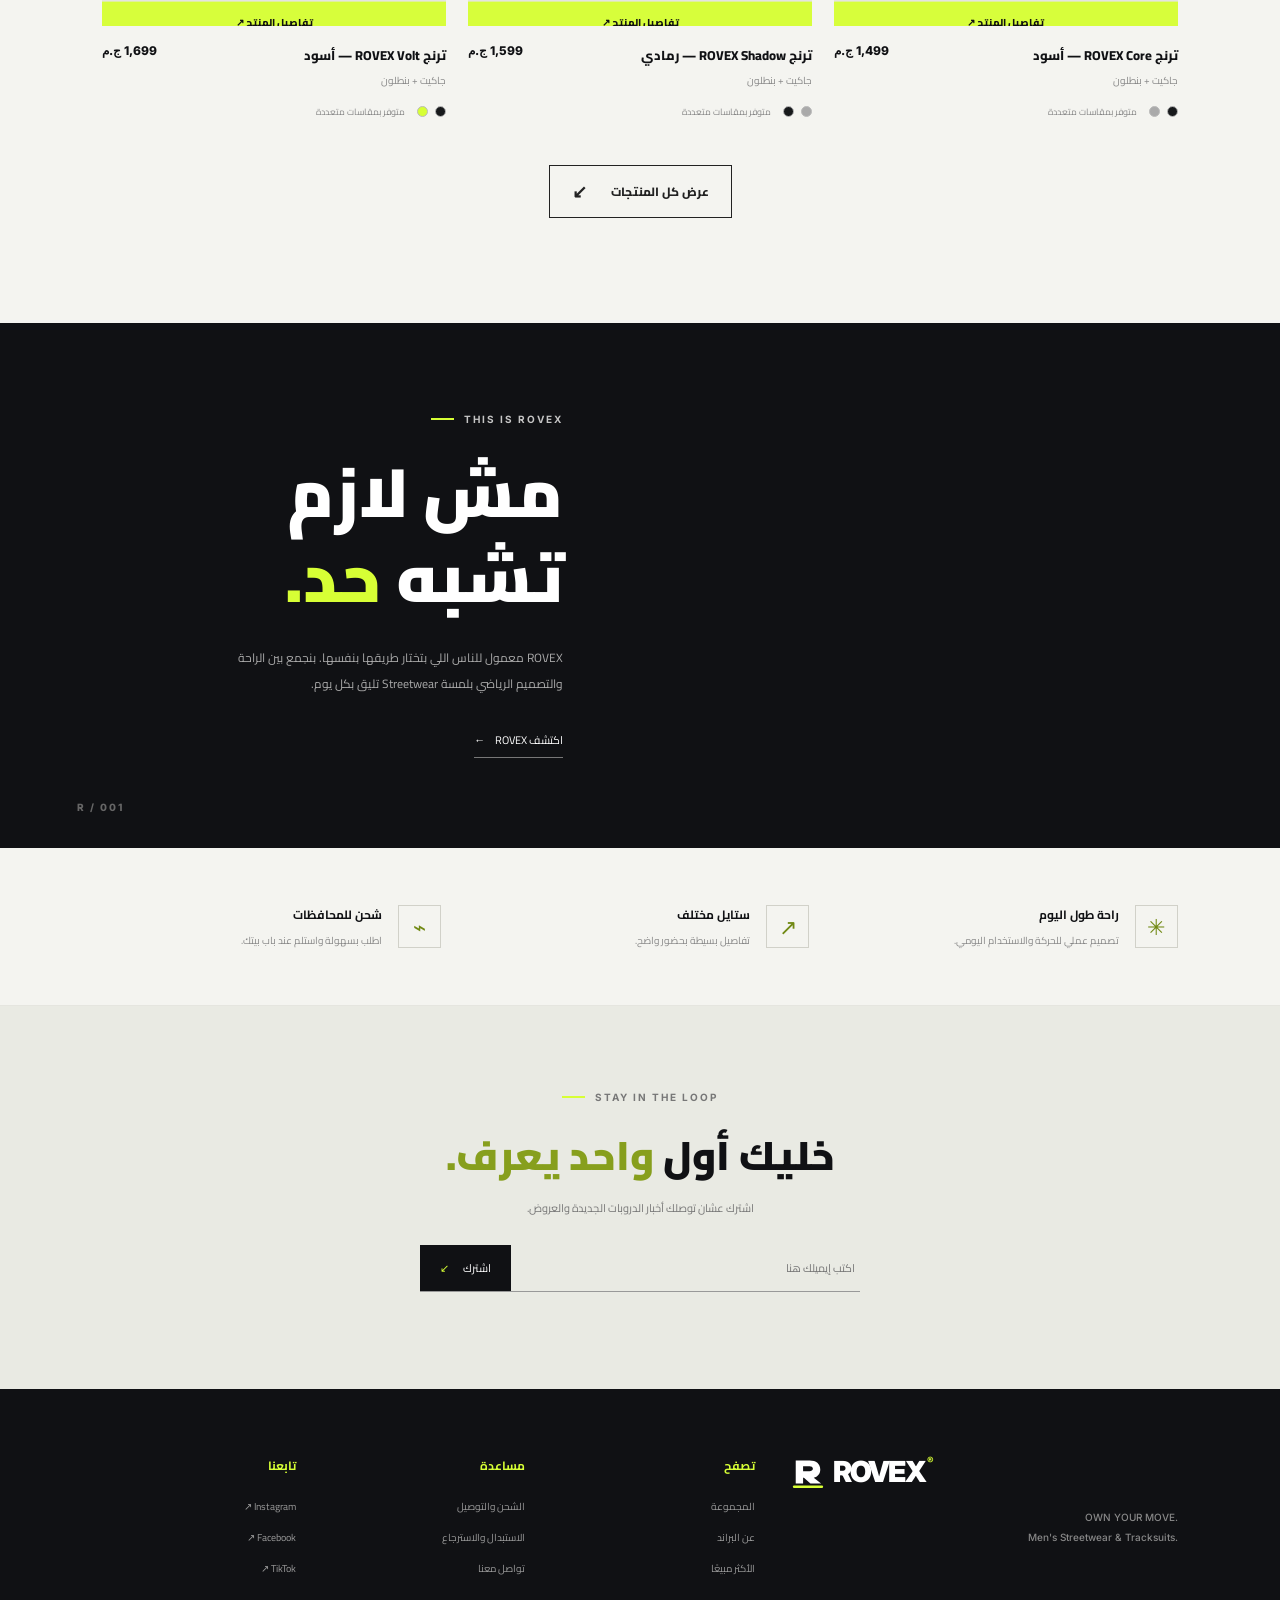
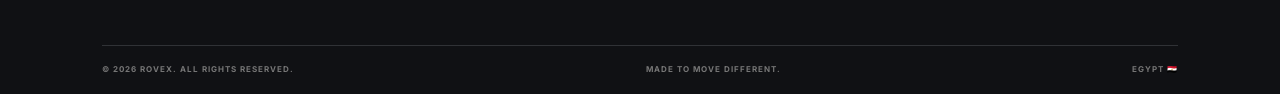
==== commit 78c7f852: "Add files via upload" ====
--- a/index.html
+++ b/index.html
@@ -84,7 +84,7 @@
           <div class="product-image-wrap">
             <span class="product-tag">NEW DROP</span>
             <button class="favorite-btn" aria-label="إضافة للمفضلة">♡</button>
-            <img src="P1.png" alt="إطلالة ملابس Streetwear سوداء" loading="lazy">
+            <img src="BLACK.png" alt="إطلالة ملابس Streetwear سوداء" loading="lazy">
             <button class="quick-add" data-add="rvx-01">أضف للسلة <span>＋</span></button>
             <button class="view-product" data-view="rvx-01">تفاصيل المنتج <span>↗</span></button>
           </div>
@@ -96,7 +96,7 @@
           <div class="product-image-wrap">
             <span class="product-tag muted-tag">BEST SELLER</span>
             <button class="favorite-btn" aria-label="إضافة للمفضلة">♡</button>
-            <img src="https://images.unsplash.com/photo-1551488831-00ddcb6cbd3e?auto=format&fit=crop&w=900&q=85" alt="ملابس رياضية عصرية" loading="lazy">
+            <img src="GRAY.png" alt="ملابس رياضية عصرية" loading="lazy">
             <button class="quick-add" data-add="rvx-02">أضف للسلة <span>＋</span></button>
             <button class="view-product" data-view="rvx-02">تفاصيل المنتج <span>↗</span></button>
           </div>
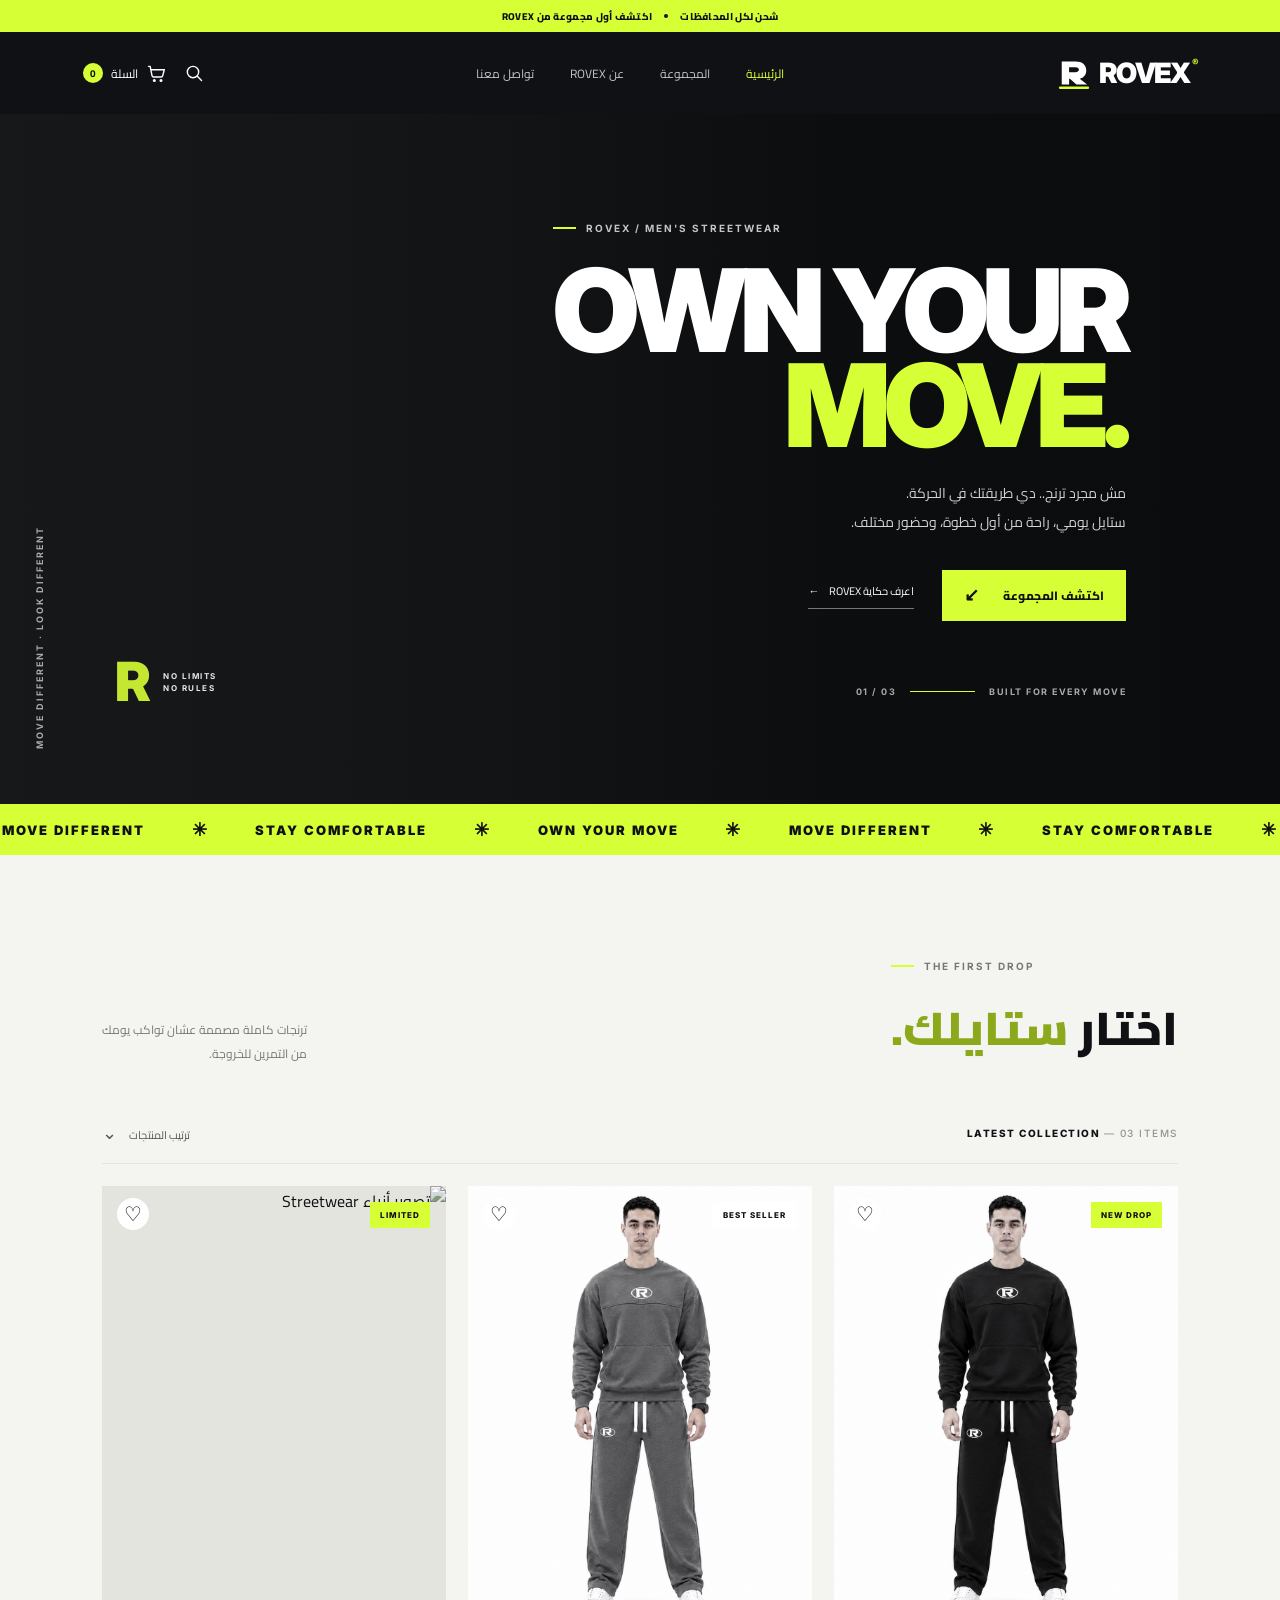
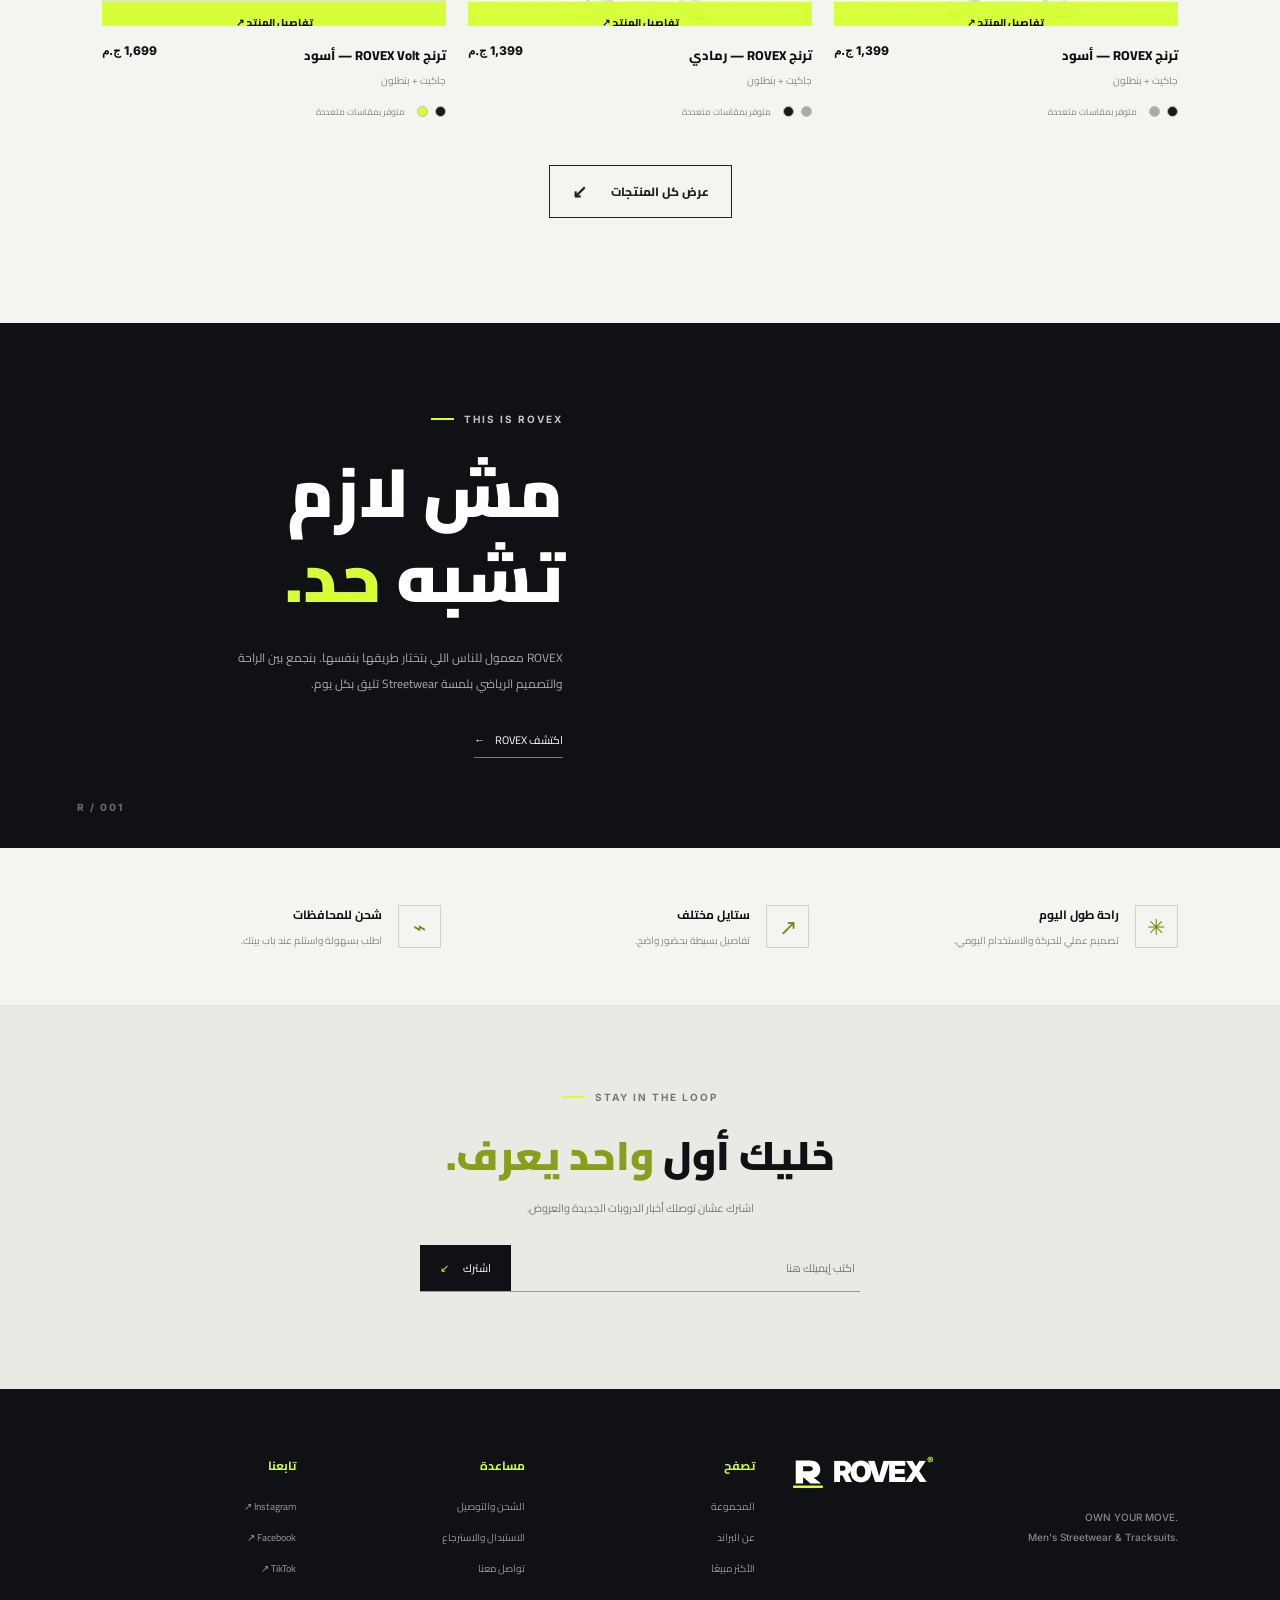
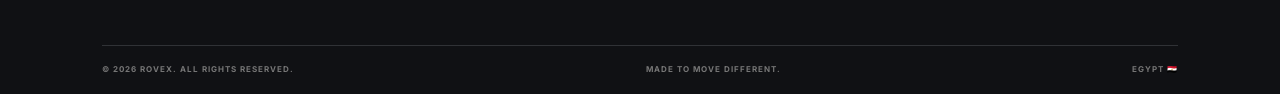
==== commit a8970229: "Add files via upload" ====
--- a/index.html
+++ b/index.html
@@ -88,7 +88,7 @@
             <button class="quick-add" data-add="rvx-01">أضف للسلة <span>＋</span></button>
             <button class="view-product" data-view="rvx-01">تفاصيل المنتج <span>↗</span></button>
           </div>
-          <div class="product-info"><div><h3>ترنج ROVEX Core — أسود</h3><p>جاكيت + بنطلون</p></div><strong>1,499 ج.م</strong></div>
+          <div class="product-info"><div><h3>ترنج ROVEX  — أسود</h3><p>جاكيت + بنطلون</p></div><strong>1,399 ج.م</strong></div>
           <div class="product-swatches"><i class="swatch black"></i><i class="swatch grey"></i><span>متوفر بمقاسات متعددة</span></div>
         </article>
 
@@ -100,7 +100,7 @@
             <button class="quick-add" data-add="rvx-02">أضف للسلة <span>＋</span></button>
             <button class="view-product" data-view="rvx-02">تفاصيل المنتج <span>↗</span></button>
           </div>
-          <div class="product-info"><div><h3>ترنج ROVEX Shadow — رمادي</h3><p>جاكيت + بنطلون</p></div><strong>1,599 ج.م</strong></div>
+          <div class="product-info"><div><h3>ترنج ROVEX  — رمادي</h3><p>جاكيت + بنطلون</p></div><strong>1,399 ج.م</strong></div>
           <div class="product-swatches"><i class="swatch grey"></i><i class="swatch black"></i><span>متوفر بمقاسات متعددة</span></div>
         </article>
 
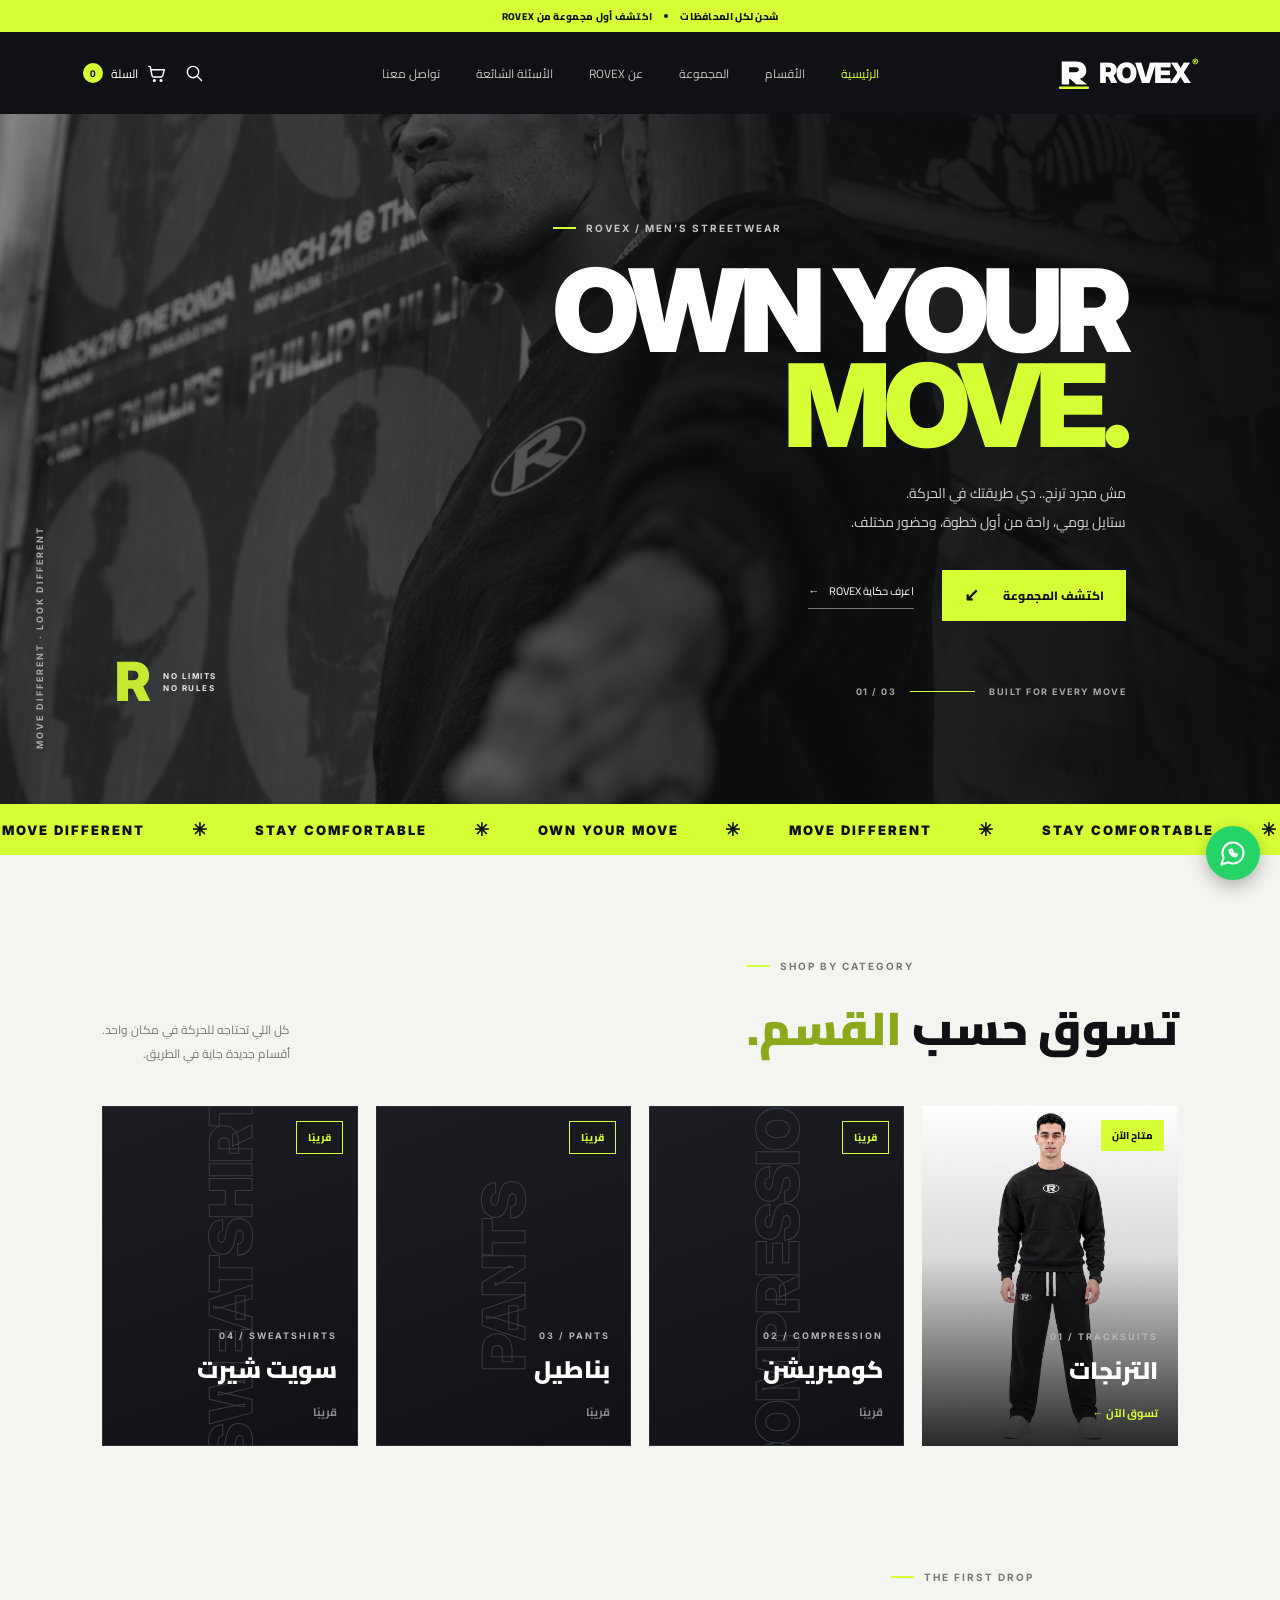
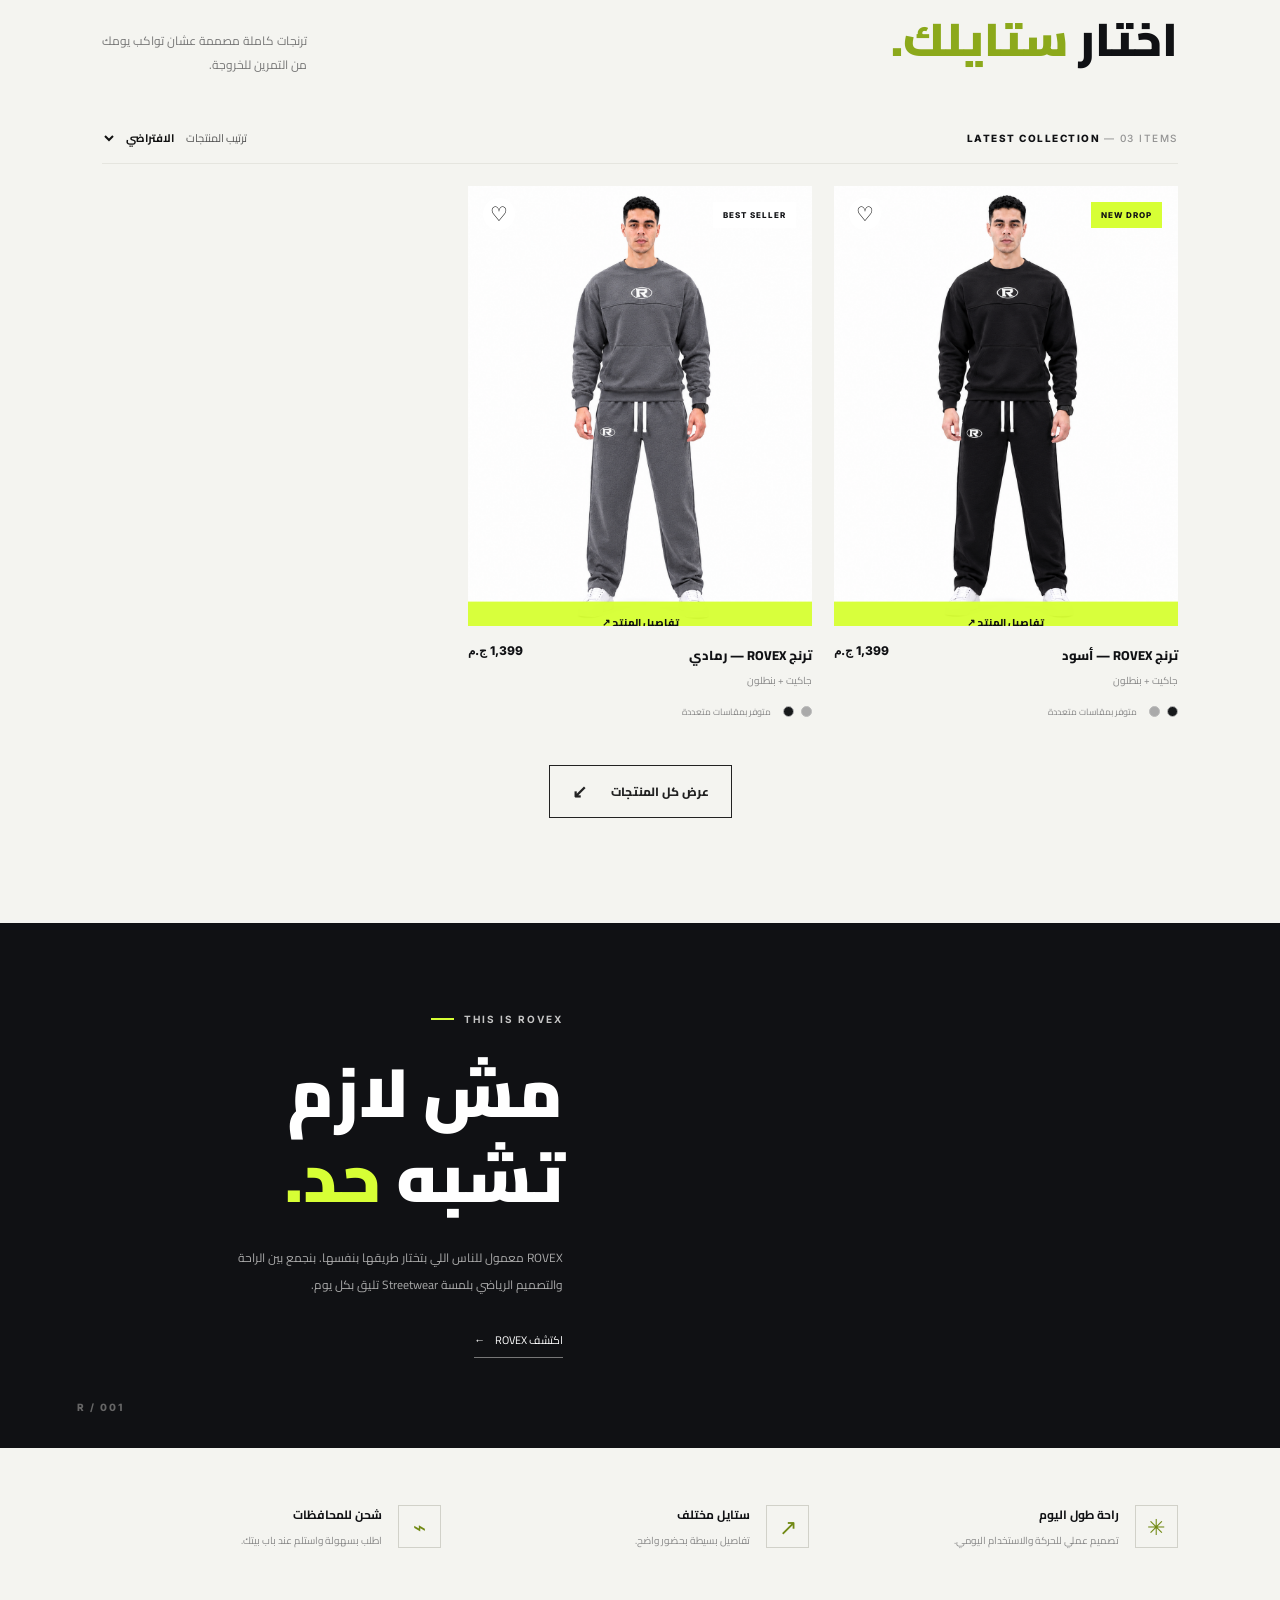
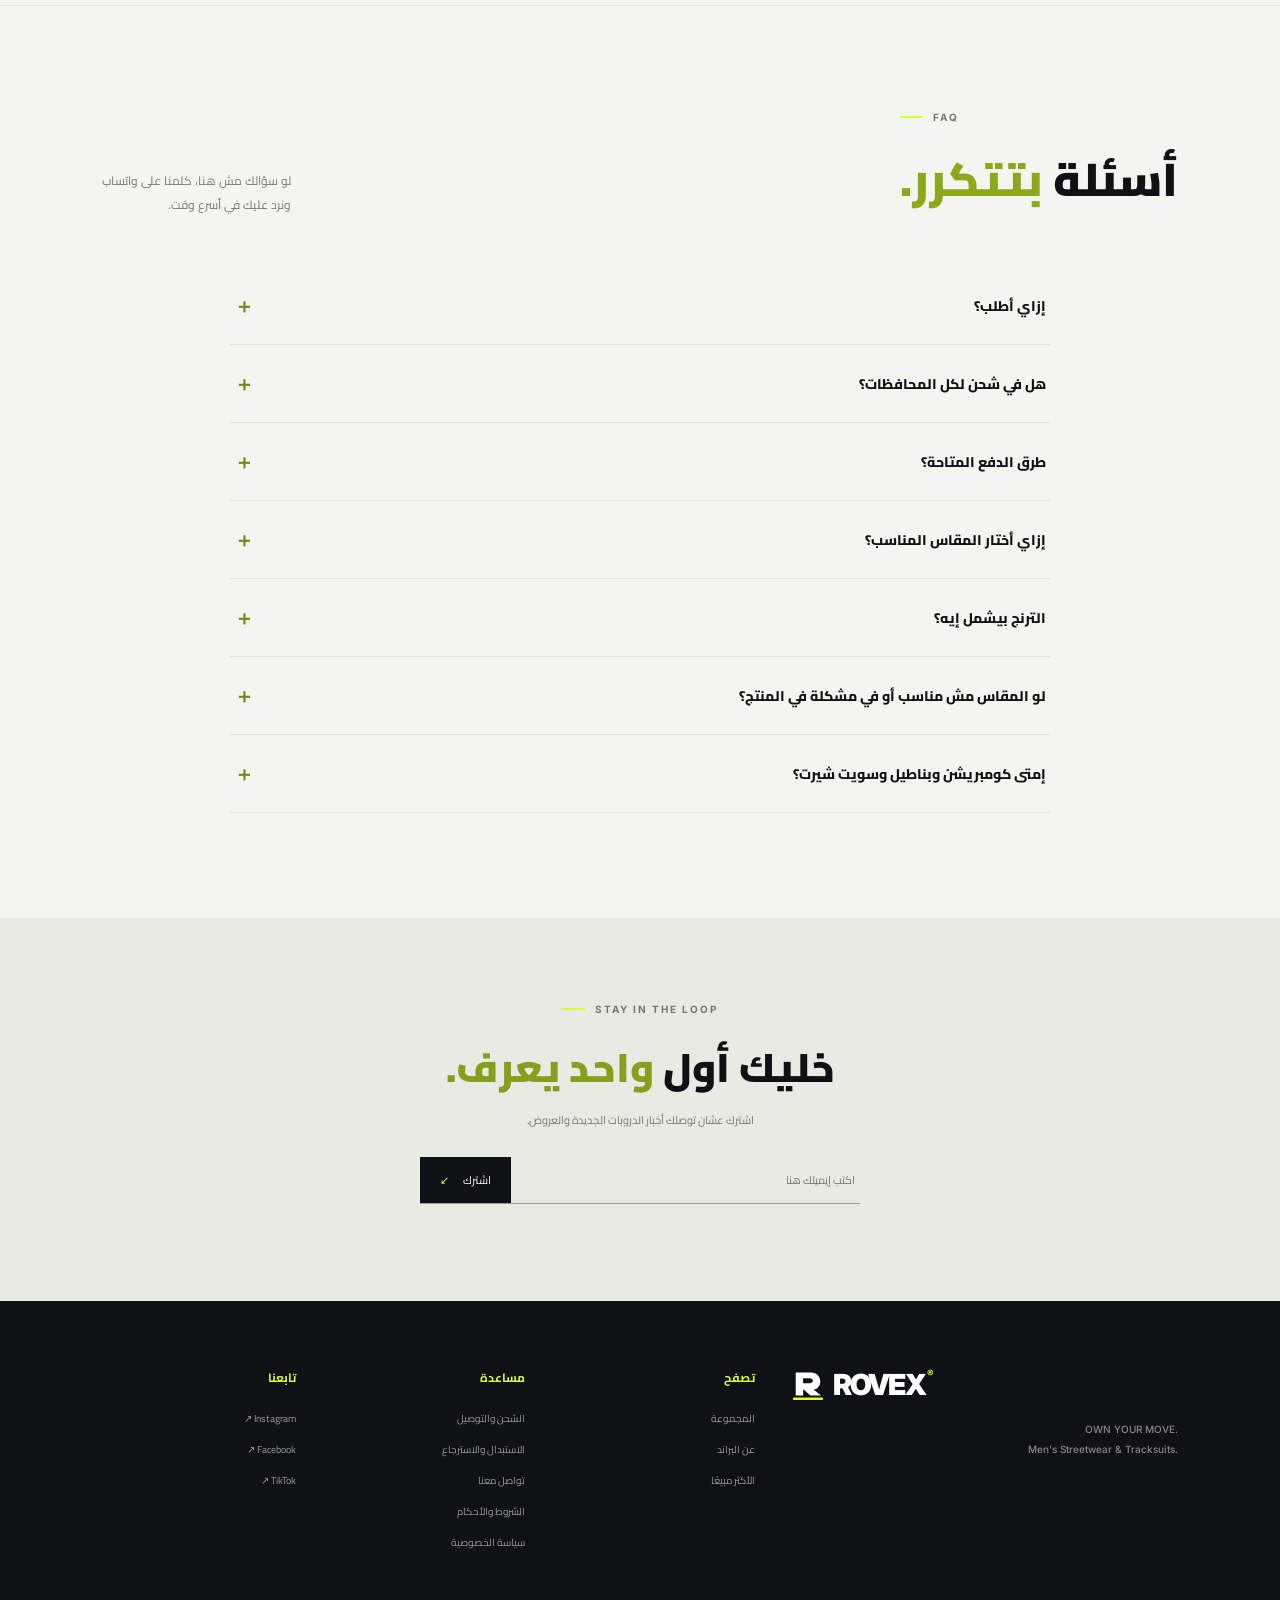
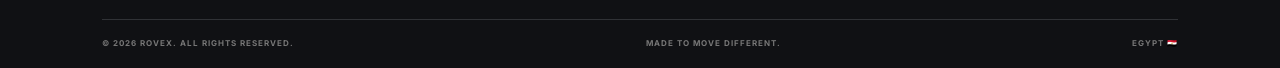
==== commit ecc61300: "Add files via upload" ====
--- a/index.html
+++ b/index.html
@@ -6,12 +6,21 @@
   <meta name="theme-color" content="#101114" />
   <meta name="description" content="ROVEX — ترنجات رجالي بتصميم Streetwear. تحرك بطريقتك." />
   <title>ROVEX | Own Your Move</title>
+  <meta property="og:type" content="website" />
+  <meta property="og:locale" content="ar_EG" />
+  <meta property="og:site_name" content="ROVEX" />
+  <meta property="og:title" content="ROVEX | Own Your Move" />
+  <meta property="og:description" content="ترنجات رجالي بتصميم Streetwear. ستايل يومي، راحة من أول خطوة." />
+  <meta property="og:image" content="BLACK.png" /><!-- غيّره لرابط كامل بعد الرفع: https://دومينك/BLACK.png -->
+  <meta name="twitter:card" content="summary_large_image" />
+  <link rel="icon" href="data:image/svg+xml,%3Csvg xmlns='http://www.w3.org/2000/svg' viewBox='0 0 44 44'%3E%3Crect width='44' height='44' fill='%23101114'/%3E%3Cpath d='M7 36V8h17c8 0 13 4 13 11 0 5-3 9-8 10l9 7H25l-8-7h-1v7H7Zm9-15h8c2 0 4-1 4-3s-2-3-4-3h-8v6Z' fill='white'/%3E%3Cpath d='M5 40h34' stroke='%23D7FF35' stroke-width='3'/%3E%3C/svg%3E" />
   <link rel="preconnect" href="https://fonts.googleapis.com">
   <link rel="preconnect" href="https://fonts.gstatic.com" crossorigin>
   <link href="https://fonts.googleapis.com/css2?family=Cairo:wght@400;500;600;700;800;900&family=Inter:wght@400;500;600;700;800;900&display=swap" rel="stylesheet">
   <link rel="stylesheet" href="style.css" />
 </head>
 <body>
+  <a class="skip-link" href="#collection">تخطي إلى المنتجات</a>
   <div class="announcement">
     <span>شحن لكل المحافظات</span><span class="announcement-dot"></span>
     <span>اكتشف أول مجموعة من ROVEX</span>
@@ -29,8 +38,10 @@
 
     <nav class="main-nav" id="mainNav">
       <a class="active" href="#home">الرئيسية</a>
+      <a href="#categories">الأقسام</a>
       <a href="#collection">المجموعة</a>
       <a href="#about">عن ROVEX</a>
+      <a href="#faq">الأسئلة الشائعة</a>
       <a href="#footer">تواصل معنا</a>
     </nav>
 
@@ -70,6 +81,46 @@
       <div class="ticker-track"><span>MOVE DIFFERENT</span><b>✳</b><span>STAY COMFORTABLE</span><b>✳</b><span>OWN YOUR MOVE</span><b>✳</b><span>MOVE DIFFERENT</span><b>✳</b><span>STAY COMFORTABLE</span><b>✳</b></div>
     </section>
 
+    <section class="section categories-section" id="categories">
+      <div class="section-heading">
+        <div><p class="eyebrow dark-eyebrow"><span></span> SHOP BY CATEGORY</p><h2>تسوق حسب <em>القسم.</em></h2></div>
+        <p>كل اللي تحتاجه للحركة في مكان واحد.<br>أقسام جديدة جاية في الطريق.</p>
+      </div>
+      <div class="category-grid">
+        <a class="category-card is-live" href="#collection">
+          <img src="BLACK.png" alt="قسم الترنجات" loading="lazy">
+          <span class="category-badge">متاح الآن</span>
+          <div class="category-label"><small>01 / TRACKSUITS</small><h3>الترنجات</h3><span class="category-cta">تسوق الآن ←</span></div>
+        </a>
+        <div class="category-card is-soon" data-soon tabindex="0" role="button" aria-label="كومبريشن - قريبا">
+          <span class="category-ghost">COMPRESSION</span>
+          <span class="category-badge soon">قريبًا</span>
+          <div class="category-label"><small>02 / COMPRESSION</small><h3>كومبريشن</h3><span class="category-cta">قريبًا</span></div>
+        </div>
+        <div class="category-card is-soon" data-soon tabindex="0" role="button" aria-label="بناطيل - قريبا">
+          <span class="category-ghost">PANTS</span>
+          <span class="category-badge soon">قريبًا</span>
+          <div class="category-label"><small>03 / PANTS</small><h3>بناطيل</h3><span class="category-cta">قريبًا</span></div>
+        </div>
+        <div class="category-card is-soon" data-soon tabindex="0" role="button" aria-label="سويت شيرت - قريبا">
+          <span class="category-ghost">SWEATSHIRT</span>
+          <span class="category-badge soon">قريبًا</span>
+          <div class="category-label"><small>04 / SWEATSHIRTS</small><h3>سويت شيرت</h3><span class="category-cta">قريبًا</span></div>
+        </div>
+      </div>
+    </section>
+
+    <section class="drop-countdown" id="dropCountdown" hidden>
+      <p class="eyebrow"><span></span> NEXT DROP</p>
+      <h2>الدروب الجاي <em>على وصول.</em></h2>
+      <div class="countdown" dir="ltr">
+        <div><b id="cdD">00</b><small>DAYS</small></div><i>:</i>
+        <div><b id="cdH">00</b><small>HRS</small></div><i>:</i>
+        <div><b id="cdM">00</b><small>MIN</small></div><i>:</i>
+        <div><b id="cdS">00</b><small>SEC</small></div>
+      </div>
+    </section>
+
     <section class="section collection-section" id="collection">
       <div class="section-heading">
         <div><p class="eyebrow dark-eyebrow"><span></span> THE FIRST DROP</p><h2>اختار <em>ستايلك.</em></h2></div>
@@ -77,7 +128,7 @@
       </div>
       <div class="filter-row">
         <div class="collection-label">LATEST COLLECTION <span>— 03 ITEMS</span></div>
-        <button class="sort-button" id="sortButton">ترتيب المنتجات <span>⌄</span></button>
+        <label class="sort-button">ترتيب المنتجات <select id="sortSelect" aria-label="ترتيب المنتجات"><option value="default">الافتراضي</option><option value="asc">الأقل سعرًا</option><option value="desc">الأعلى سعرًا</option></select></label>
       </div>
       <div class="product-grid" id="productGrid">
         <article class="product-card" data-id="rvx-01" data-name="ترنج ROVEX Core أسود" data-price="1499">
@@ -104,7 +155,7 @@
           <div class="product-swatches"><i class="swatch grey"></i><i class="swatch black"></i><span>متوفر بمقاسات متعددة</span></div>
         </article>
 
-        <article class="product-card" data-id="rvx-03" data-name="ترنج ROVEX Volt أسود" data-price="1699">
+        <!-- <article class="product-card" data-id="rvx-03" data-name="ترنج ROVEX Volt أسود" data-price="1699">
           <div class="product-image-wrap">
             <span class="product-tag">LIMITED</span>
             <button class="favorite-btn" aria-label="إضافة للمفضلة">♡</button>
@@ -113,9 +164,10 @@
             <button class="view-product" data-view="rvx-03">تفاصيل المنتج <span>↗</span></button>
           </div>
           <div class="product-info"><div><h3>ترنج ROVEX Volt — أسود</h3><p>جاكيت + بنطلون</p></div><strong>1,699 ج.م</strong></div>
-          <div class="product-swatches"><i class="swatch black"></i><i class="swatch lime"></i><span>متوفر بمقاسات متعددة</span></div>
+          <div class="product-swatches"><i class="swatch black"></i><i class="swatch lime"></i><span>متوفر بمقاسات متعددة</span></div> -->
         </article>
       </div>
+      <p class="no-results" id="noResults" hidden>مفيش منتج بالاسم ده.. جرّب كلمة تانية.</p>
       <div class="center-action"><a class="btn btn-outline" href="#collection">عرض كل المنتجات <span>↙</span></a></div>
     </section>
 
@@ -136,6 +188,22 @@
       <div class="benefit"><span class="benefit-icon">⌁</span><div><h3>شحن للمحافظات</h3><p>اطلب بسهولة واستلم عند باب بيتك.</p></div></div>
     </section>
 
+    <section class="section faq-section" id="faq">
+      <div class="section-heading">
+        <div><p class="eyebrow dark-eyebrow"><span></span> FAQ</p><h2>أسئلة <em>بتتكرر.</em></h2></div>
+        <p>لو سؤالك مش هنا، كلمنا على واتساب<br>ونرد عليك في أسرع وقت.</p>
+      </div>
+      <div class="faq-list">
+        <details><summary>إزاي أطلب؟</summary><p>اختار المنتج والمقاس واللون، ضيفه للسلة، واضغط "إتمام الطلب". هيتفتح واتساب برسالة الطلب جاهزة، تضغط "إرسال" وفريقنا يأكد معاك.</p></details>
+        <details><summary>هل في شحن لكل المحافظات؟</summary><p>أيوه، بنشحن لكل المحافظات. تكلفة الشحن بتتحدد حسب المحافظة وبنأكدها معاك قبل تجهيز الطلب.</p></details>
+        <details><summary>طرق الدفع المتاحة؟</summary><p>الدفع عند الاستلام متاح. الدفع الإلكتروني هيتضاف في مرحلة لاحقة.</p></details>
+        <details><summary>إزاي أختار المقاس المناسب؟</summary><p>افتح "دليل المقاسات" من صفحة تفاصيل المنتج وقارن طولك ووزنك. ولو بين مقاسين، اختار الأكبر للراحة، أو كلمنا ونساعدك.</p></details>
+        <details><summary>الترنج بيشمل إيه؟</summary><p>الترنج طقم كامل: جاكيت + بنطلون.</p></details>
+        <details><summary>لو المقاس مش مناسب أو في مشكلة في المنتج؟</summary><p>كلمنا على واتساب وهنساعدك في الاستبدال. تفاصيل مدة وشروط الاستبدال بتتأكد من خدمة العملاء.</p></details>
+        <details><summary>إمتى كومبريشن وبناطيل وسويت شيرت؟</summary><p>الأقسام دي قريبًا. اشترك في النيوزليتر عشان توصلك أخبار الدروبات الجديدة أول بأول.</p></details>
+      </div>
+    </section>
+
     <section class="newsletter">
       <p class="eyebrow"><span></span> STAY IN THE LOOP</p>
       <h2>خليك أول <em>واحد يعرف.</em></h2>
@@ -149,7 +217,7 @@
     <div class="footer-main">
       <div class="footer-brand"><a class="brand footer-logo" href="#home"><svg class="brand-mark" viewBox="0 0 44 44"><path d="M7 36V8h17c8 0 13 4 13 11 0 5-3 9-8 10l9 7H25l-8-7h-1v7H7Zm9-15h8c2 0 4-1 4-3s-2-3-4-3h-8v6Z" fill="currentColor"/><path d="M5 40h34" stroke="#D7FF35" stroke-width="3" stroke-linecap="round"/></svg><span>ROVEX<span class="reg">®</span></span></a><p>OWN YOUR MOVE.<br>Men's Streetwear & Tracksuits.</p></div>
       <div><h4>تصفح</h4><a href="#collection">المجموعة</a><a href="#about">عن البراند</a><a href="#collection">الأكثر مبيعًا</a></div>
-      <div><h4>مساعدة</h4><a href="#footer">الشحن والتوصيل</a><a href="#footer">الاستبدال والاسترجاع</a><a href="#footer">تواصل معنا</a></div>
+      <div><h4>مساعدة</h4><a href="#faq">الشحن والتوصيل</a><a href="#faq">الاستبدال والاسترجاع</a><a href="#" data-wa target="_blank" rel="noopener">تواصل معنا</a><a href="terms.html">الشروط والأحكام</a><a href="privacy.html">سياسة الخصوصية</a></div>
       <div><h4>تابعنا</h4><a href="#">Instagram ↗</a><a href="#">Facebook ↗</a><a href="#">TikTok ↗</a></div>
     </div>
     <div class="footer-bottom"><span>© 2026 ROVEX. ALL RIGHTS RESERVED.</span><span>MADE TO MOVE DIFFERENT.</span><span>EGYPT 🇪🇬</span></div>
@@ -164,12 +232,29 @@
       <h2 id="modalProductName">ROVEX Tracksuit</h2>
       <strong class="modal-price" id="modalProductPrice"></strong>
       <p class="modal-description">ترنج كامل بتصميم Streetwear عصري. طقم مكوّن من جاكيت وبنطلون، مناسب للحركة والاستخدام اليومي.</p>
-      <div class="option-group"><label>اختار المقاس</label><div class="size-options" id="sizeOptions">
+      <div class="option-group"><label class="size-label">اختار المقاس <button type="button" class="size-guide-link" id="sizeGuideOpen">دليل المقاسات ↗</button></label><div class="size-options" id="sizeOptions">
         <button type="button" data-size="S">S</button><button type="button" data-size="M">M</button><button type="button" data-size="L">L</button><button type="button" data-size="XL">XL</button><button type="button" data-size="XXL">XXL</button>
       </div><small class="option-error" id="sizeError">من فضلك اختار المقاس.</small></div>
       <div class="option-group"><label for="colorSelect">اللون</label><select id="colorSelect"><option value="أسود">أسود</option><option value="رمادي">رمادي</option></select></div>
       <div class="modal-actions"><div class="modal-qty"><button id="modalQtyMinus" type="button">−</button><span id="modalQty">1</span><button id="modalQtyPlus" type="button">＋</button></div><button class="btn btn-primary" id="modalAddToCart">أضف للسلة <span>↙</span></button></div>
       <div class="product-note">✓ طقم كامل: جاكيت + بنطلون　 ✓ الدفع عند الاستلام متاح عند الإطلاق</div>
+    </div>
+  </section>
+
+  <section class="checkout-modal" id="sizeGuideModal" aria-hidden="true" role="dialog" aria-modal="true" aria-labelledby="sizeGuideTitle">
+    <div class="checkout-box size-guide-box">
+      <div class="drawer-head"><h2 id="sizeGuideTitle">دليل المقاسات</h2><button class="icon-btn" id="sizeGuideClose" aria-label="إغلاق">×</button></div>
+      <table class="size-table">
+        <thead><tr><th>المقاس</th><th>الطول (سم)</th><th>الوزن (كجم)</th></tr></thead>
+        <tbody>
+          <tr><td>S</td><td>160 – 168</td><td>55 – 65</td></tr>
+          <tr><td>M</td><td>168 – 174</td><td>65 – 75</td></tr>
+          <tr><td>L</td><td>174 – 180</td><td>75 – 85</td></tr>
+          <tr><td>XL</td><td>178 – 184</td><td>85 – 95</td></tr>
+          <tr><td>XXL</td><td>182 – 190</td><td>95 – 105</td></tr>
+        </tbody>
+      </table>
+      <p class="size-note">الأرقام استرشادية. لو بين مقاسين اختار الأكبر للراحة، أو كلمنا على <a href="#" data-wa target="_blank" rel="noopener">واتساب</a> ونساعدك.</p>
     </div>
   </section>
 
@@ -180,32 +265,39 @@
         <div class="checkout-summary" id="checkoutSummary"></div>
         <div class="form-grid">
           <label>الاسم بالكامل<input name="name" required minlength="3" placeholder="اسمك بالكامل"></label>
-          <label>رقم الموبايل<input name="phone" required inputmode="tel" pattern="[0-9+ ]{10,15}" placeholder="01xxxxxxxxx"></label>
+          <label>رقم الموبايل<input name="phone" required inputmode="tel" pattern="(\+?20|0)?1[0125][0-9]{8}" title="اكتب رقم موبايل مصري صحيح مثل 01012345678" placeholder="01xxxxxxxxx"></label>
           <label>المحافظة<input name="governorate" required placeholder="مثال: الغربية"></label>
           <label>المنطقة / المدينة<input name="city" required placeholder="المدينة أو المركز"></label>
           <label class="full-field">العنوان بالتفصيل<textarea name="address" required rows="3" placeholder="الشارع، رقم العقار، علامة مميزة"></textarea></label>
           <label class="full-field">ملاحظات الطلب (اختياري)<textarea name="notes" rows="2" placeholder="أي تفاصيل إضافية"></textarea></label>
         </div>
         <div class="payment-choice"><strong>طريقة الدفع</strong><label><input type="radio" name="payment" value="الدفع عند الاستلام" checked> الدفع عند الاستلام</label><small>بوابة الدفع الإلكتروني سيتم ربطها في مرحلة لاحقة.</small></div>
-        <button class="btn btn-primary checkout-submit" type="submit">تأكيد الطلب <span>↙</span></button>
-        <small class="checkout-disclaimer">هذا نموذج تجريبي للواجهة؛ لا يتم إرسال الطلب إلى خادم أو حفظه لدى المتجر حاليًا.</small>
+        <button class="btn btn-primary checkout-submit" type="submit">تأكيد وإرسال عبر واتساب <span>↙</span></button>
+        <small class="checkout-disclaimer">بعد التأكيد هيتفتح واتساب برسالة الطلب جاهزة، اضغط "إرسال" لإتمام الطلب.</small>
       </form>
       <div class="order-success" id="orderSuccess" hidden>
-        <div class="success-mark">✓</div><h3>طلبك اتسجل تجريبيًا!</h3><p id="successMessage"></p>
-        <button class="btn btn-primary" id="successClose">العودة للمتجر</button>
+        <div class="success-mark">✓</div><h3>تقريبًا خلصنا!</h3><p id="successMessage"></p>
+        <a class="text-link wa-retry" id="waRetry" target="_blank" rel="noopener">لو واتساب ماتفتحش اضغط هنا ←</a><br><button class="btn btn-primary" id="successClose">العودة للمتجر</button>
       </div>
     </div>
   </section>
+
+  <button class="to-top" id="toTop" aria-label="للأعلى">↑</button>
+  <a class="wa-float" id="waFloat" data-wa target="_blank" rel="noopener" aria-label="تواصل معنا على واتساب"><svg viewBox="0 0 24 24" aria-hidden="true"><path d="M7.9 20A9 9 0 1 0 4 16.1L2 22Z"/><path d="M9 9.5c0 3 2.5 5.5 5.5 5.5l1-1.5-2-1-.8.8a3.5 3.5 0 0 1-1.5-1.5l.8-.8-1-2Z"/></svg></a>
 
   <div class="toast" id="toast" role="status" aria-live="polite"></div>
 
   <aside class="cart-drawer" id="cartDrawer" aria-hidden="true">
     <div class="drawer-head"><h2>سلة التسوق <span id="drawerCount">(0)</span></h2><button class="icon-btn" id="cartClose" aria-label="إغلاق">×</button></div>
     <div class="cart-items" id="cartItems"><div class="empty-cart">لسه السلة فاضية.<br><a href="#collection" id="continueShopping">اكتشف المجموعة ←</a></div></div>
-    <div class="drawer-footer"><div class="subtotal"><span>الإجمالي</span><strong id="cartSubtotal">0 ج.م</strong></div><button class="btn btn-primary checkout-btn" id="checkoutButton">إتمام الطلب <span>↙</span></button><small>تكلفة الشحن تُحدد عند إتمام الطلب.</small></div>
+    <div class="drawer-footer">
+      <div class="promo-row"><input id="promoInput" placeholder="كود الخصم" aria-label="كود الخصم" autocomplete="off"><button type="button" id="promoApply">تطبيق</button></div>
+      <small class="promo-message" id="promoMessage"></small>
+      <div class="discount-line" id="discountLine" hidden><span>الخصم</span><strong id="discountValue"></strong></div>
+      <div class="subtotal"><span>الإجمالي</span><strong id="cartSubtotal">0 ج.م</strong></div><button class="btn btn-primary checkout-btn" id="checkoutButton">إتمام الطلب <span>↙</span></button><small>تكلفة الشحن تُحدد عند إتمام الطلب.</small></div>
   </aside>
   <div class="overlay" id="overlay"></div>
 
   <script src="script.js"></script>
 </body>
-</html>
+</html>
--- a/style.css
+++ b/style.css
@@ -13,7 +13,7 @@
 .cart-button{display:flex;align-items:center;gap:8px;background:none;color:#fff;font-size:12px}.cart-button b{display:grid;place-items:center;background:var(--lime);color:#111;width:20px;height:20px;border-radius:50%;font-size:10px}
 .menu-toggle{display:none}.search-panel{display:none;position:fixed;z-index:35;top:114px;left:0;right:0;background:#1b1d20;padding:16px 7%;gap:12px;color:#fff}.search-panel.show{display:flex}.search-panel input{flex:1;background:#292b30;border:1px solid #444;color:#fff;padding:12px 16px;outline:none}
 .hero{height:min(690px,calc(100vh - 114px));min-height:570px;background:#17191b;position:relative;color:#fff;overflow:hidden;display:flex;align-items:center}
-.hero-image{position:absolute;inset:0;background-image:url("https://images.unsplash.com/photo-1523398002811-999ca8dec234?auto=format&fit=crop&w=2000&q=90");background-position:center 38%;background-size:cover;opacity:.68;filter:grayscale(1)}
+.hero-image{position:absolute;inset:0;background-image:url("hero.png");background-position:center 38%;background-size:cover;opacity:.68;filter:grayscale(1)}
 .hero-shade{position:absolute;inset:0;background:linear-gradient(270deg,rgba(10,11,12,.96) 0%,rgba(10,11,12,.83) 34%,rgba(10,11,12,.24) 72%,rgba(10,11,12,.1) 100%)}
 .hero-content{position:relative;z-index:2;margin-right:12%;max-width:590px}
 .eyebrow{font:700 10px Inter,sans-serif;letter-spacing:2px;display:flex;align-items:center;gap:10px;direction:ltr;justify-content:flex-start;color:#c5c5c5}
@@ -33,7 +33,7 @@
 .ticker{background:var(--lime);overflow:hidden;padding:15px 0;white-space:nowrap}.ticker-track{display:flex;justify-content:space-around;align-items:center;gap:42px;font:900 13px Inter;letter-spacing:2px;direction:ltr}.ticker-track b{font-size:18px}
 .section{padding:105px 8%}.section-heading{display:flex;justify-content:space-between;align-items:end;margin-bottom:45px}.dark-eyebrow{color:#777}.section-heading h2{font-size:46px;font-weight:900;margin-top:13px}.section-heading h2 em{color:#8ca91b}.section-heading>p{font-size:12px;line-height:2;color:#777;margin-bottom:5px}
 .filter-row{display:flex;justify-content:space-between;align-items:center;border-bottom:1px solid var(--line);padding-bottom:14px;margin-bottom:22px}.collection-label{font:800 10px Inter;letter-spacing:1.5px;direction:ltr}.collection-label span{color:#929292;font-weight:500}.sort-button{background:none;font-size:11px;color:#555}.sort-button span{font-size:18px;margin-right:10px}
-.product-grid{display:grid;grid-template-columns:repeat(3,1fr);gap:22px}.product-image-wrap{height:440px;position:relative;background:#e4e4df;overflow:hidden}.product-image-wrap img{width:100%;height:100%;object-fit:cover;filter:grayscale(.65);transition:transform .6s,filter .5s}.product-card:hover img{transform:scale(1.05);filter:grayscale(0)}
+.product-grid{display:grid;grid-template-columns:repeat(3,1fr);gap:22px}.product-image-wrap{height:440px;position:relative;background:#e4e4df;overflow:hidden}.product-image-wrap img{width:100%;height:100%;object-fit:cover;transition:transform .6s}.product-card:hover img{transform:scale(1.05)}
 .product-tag{position:absolute;z-index:2;top:16px;right:16px;background:var(--lime);font:800 8px Inter;letter-spacing:1px;padding:8px 10px;direction:ltr}.muted-tag{background:#fff}.favorite-btn{position:absolute;z-index:2;left:15px;top:12px;background:#fff;width:32px;height:32px;border-radius:50%;font-size:20px;line-height:1}.favorite-btn.is-favorite{background:var(--lime)}
 .quick-add{position:absolute;bottom:0;right:0;left:0;background:rgba(16,17,20,.94);color:#fff;padding:15px;font-size:11px;font-weight:700;transform:translateY(100%);transition:.25s}.product-card:hover .quick-add{transform:translateY(0)}.quick-add span{color:var(--lime);font-size:18px;margin-right:9px}
 .product-info{display:flex;justify-content:space-between;gap:10px;align-items:start;padding-top:17px}.product-info h3{font-size:13px;font-weight:800}.product-info p{font-size:10px;color:#888;margin-top:4px}.product-info strong{font:800 12px Inter;white-space:nowrap;direction:rtl}
@@ -46,9 +46,9 @@
 .newsletter{text-align:center;background:#e9eae3;padding:85px 20px}.newsletter .eyebrow{justify-content:center;color:#777}.newsletter h2{font-size:40px;font-weight:900;margin:15px 0 5px}.newsletter h2 em{color:#879f1d}.newsletter>p:not(.eyebrow){font-size:11px;color:#777}.newsletter form{display:flex;max-width:440px;margin:27px auto 0;border-bottom:1px solid #999}.newsletter input{flex:1;min-width:0;border:0;background:transparent;padding:13px 5px;outline:none;font-size:11px}.newsletter form button{background:var(--black);color:#fff;padding:0 20px;font-size:11px}.newsletter form button span{color:var(--lime);margin-right:12px}.newsletter small{display:block;margin-top:12px;color:#607b0b;font-size:10px}
 footer{background:var(--black);color:#fff;padding:65px 8% 20px}.footer-main{display:grid;grid-template-columns:2fr 1fr 1fr 1fr;gap:35px;padding-bottom:55px}.footer-logo{font-size:29px}.footer-brand p{font:500 10px/2 Inter;color:#888;margin-top:17px;direction:ltr;text-align:right}.footer-main h4{font-size:12px;margin-bottom:20px;color:var(--lime)}.footer-main>div:not(:first-child){display:flex;flex-direction:column;align-items:flex-start}.footer-main>div>a:not(.brand){font-size:10px;color:#999;margin:0 0 12px}.footer-main a:hover{color:var(--lime)}.footer-bottom{border-top:1px solid #303236;padding-top:18px;display:flex;justify-content:space-between;color:#777;font:700 8px Inter;letter-spacing:1px;direction:ltr}
 .toast{position:fixed;bottom:24px;left:24px;background:var(--lime);color:#111;padding:13px 20px;font-size:12px;font-weight:800;z-index:80;opacity:0;transform:translateY(15px);transition:.25s;pointer-events:none}.toast.show{opacity:1;transform:translateY(0)}
-.overlay{position:fixed;inset:0;background:rgba(0,0,0,.55);z-index:49;opacity:0;visibility:hidden;transition:.25s}.overlay.show{opacity:1;visibility:visible}.cart-drawer{position:fixed;z-index:50;top:0;bottom:0;left:0;width:min(430px,100%);background:var(--paper);padding:25px;display:flex;flex-direction:column;transform:translateX(-105%);transition:.35s}.cart-drawer.open{transform:translateX(0)}.drawer-head{display:flex;align-items:center;justify-content:space-between;padding-bottom:20px;border-bottom:1px solid var(--line)}.drawer-head h2{font-size:18px}.drawer-head h2 span{font:500 12px Inter;color:#888}.cart-items{flex:1;overflow:auto;padding:20px 0}.empty-cart{text-align:center;color:#777;font-size:13px;line-height:2.5;padding-top:60px}.empty-cart a{color:#222;text-decoration:underline}.cart-row{display:grid;grid-template-columns:75px 1fr auto;gap:13px;padding:12px 0;border-bottom:1px solid var(--line)}.cart-thumb{width:75px;height:85px;object-fit:cover;background:#ddd;filter:grayscale(.5)}.cart-row h3{font-size:11px;margin:4px 0}.cart-row p{font:700 11px Inter}.cart-row .remove-item{background:none;color:#888;font-size:10px;text-decoration:underline;margin-top:8px}.qty-control{display:flex;align-items:center;gap:9px;margin-top:10px}.qty-control button{width:22px;height:22px;background:#e5e5df}.qty-control span{font:700 11px Inter}.drawer-footer{border-top:1px solid var(--line);padding-top:20px}.subtotal{display:flex;justify-content:space-between;margin-bottom:18px;font-size:13px}.subtotal strong{font:800 16px Inter}.checkout-btn{width:100%}.drawer-footer small{display:block;text-align:center;color:#888;font-size:9px;margin-top:12px}
+.overlay{position:fixed;inset:0;background:rgba(0,0,0,.55);z-index:49;opacity:0;visibility:hidden;transition:.25s}.overlay.show{opacity:1;visibility:visible}.cart-drawer{position:fixed;z-index:50;top:0;bottom:0;left:0;width:min(430px,100%);background:var(--paper);padding:25px;display:flex;flex-direction:column;transform:translateX(-105%);transition:.35s}.cart-drawer.open{transform:translateX(0)}.drawer-head{display:flex;align-items:center;justify-content:space-between;padding-bottom:20px;border-bottom:1px solid var(--line)}.drawer-head h2{font-size:18px}.drawer-head h2 span{font:500 12px Inter;color:#888}.cart-items{flex:1;overflow:auto;padding:20px 0}.empty-cart{text-align:center;color:#777;font-size:13px;line-height:2.5;padding-top:60px}.empty-cart a{color:#222;text-decoration:underline}.cart-row{display:grid;grid-template-columns:75px 1fr auto;gap:13px;padding:12px 0;border-bottom:1px solid var(--line)}.cart-thumb{width:75px;height:85px;object-fit:cover;background:#ddd}.cart-row h3{font-size:11px;margin:4px 0}.cart-row p{font:700 11px Inter}.cart-row .remove-item{background:none;color:#888;font-size:10px;text-decoration:underline;margin-top:8px}.qty-control{display:flex;align-items:center;gap:9px;margin-top:10px}.qty-control button{width:22px;height:22px;background:#e5e5df}.qty-control span{font:700 11px Inter}.drawer-footer{border-top:1px solid var(--line);padding-top:20px}.subtotal{display:flex;justify-content:space-between;margin-bottom:18px;font-size:13px}.subtotal strong{font:800 16px Inter}.checkout-btn{width:100%}.drawer-footer small{display:block;text-align:center;color:#888;font-size:9px;margin-top:12px}
 @media(max-width:900px){.site-header{padding:0 4%;height:72px}.main-nav{gap:18px}.hero-content{margin-right:8%}.product-image-wrap{height:350px}.section{padding:80px 5%}.manifesto-content{padding:65px 9%}.manifesto h2{font-size:56px}.benefits{padding:45px 5%}}
-@media(max-width:650px){.announcement{font-size:9px;height:30px}.site-header{height:66px;padding:0 5%}.brand{font-size:23px}.brand-mark{width:30px;height:30px}.menu-toggle{display:flex;flex-direction:column;gap:5px}.menu-toggle span{width:21px;height:2px;background:#fff}.main-nav{position:absolute;top:66px;right:0;left:0;background:#17191b;padding:0 6%;display:flex;flex-direction:column;align-items:stretch;gap:0;max-height:0;overflow:hidden;transition:max-height .3s}.main-nav.open{max-height:260px;padding-top:10px;padding-bottom:15px}.main-nav a{padding:12px 0;border-bottom:1px solid #303236}.header-actions{gap:13px}.cart-button span{display:none}.hero{min-height:650px;height:calc(100svh - 96px);max-height:760px;align-items:flex-end}.hero-image{background-position:58% center}.hero-shade{background:linear-gradient(0deg,rgba(10,11,12,.97) 0%,rgba(10,11,12,.75) 45%,rgba(10,11,12,.15) 100%)}.hero-content{margin:0 7% 70px;max-width:100%}.hero h1{font-size:clamp(68px,17vw,100px);letter-spacing:-4px;margin:23px 0 18px}.hero-copy{font-size:12px}.hero-actions{gap:18px;margin-top:24px;flex-wrap:wrap}.btn{padding:13px 16px;font-size:11px}.text-link{font-size:10px}.hero-meta{margin-top:35px}.hero-side-label{display:none}.hero-stamp{left:7%;top:12%;bottom:auto}.hero-stamp strong{font-size:40px}.ticker{padding:12px 0}.ticker-track{gap:25px;font-size:10px}.section{padding:65px 5%}.section-heading{display:block;margin-bottom:30px}.section-heading h2{font-size:36px}.section-heading>p{margin-top:12px;font-size:11px}.filter-row{margin-bottom:15px}.collection-label{font-size:8px}.sort-button{font-size:10px}.product-grid{grid-template-columns:repeat(2,minmax(0,1fr));gap:22px 12px}.product-card:last-child{display:none}.product-image-wrap{height:260px}.product-tag{top:9px;right:8px;font-size:7px;padding:6px}.favorite-btn{left:8px;top:8px;width:27px;height:27px}.quick-add{transform:none;padding:10px;font-size:9px}.product-info{display:block;padding-top:11px}.product-info h3{font-size:10px;line-height:1.8}.product-info strong{display:block;margin-top:8px;font-size:11px}.product-swatches{gap:5px;margin-top:9px}.product-swatches span{font-size:8px}.center-action{margin-top:32px}.manifesto{grid-template-columns:1fr}.manifesto-image{min-height:330px;height:330px;background-position:center 32%}.manifesto-content{min-height:390px;padding:55px 8%}.manifesto h2{font-size:55px;margin:18px 0}.manifesto-number{left:8%;bottom:22px}.benefits{grid-template-columns:1fr;padding:38px 7%;gap:24px}.benefit-icon{width:38px;height:38px}.newsletter{padding:65px 7%}.newsletter h2{font-size:30px}.newsletter>p:not(.eyebrow){font-size:10px}footer{padding:50px 7% 18px}.footer-main{grid-template-columns:1fr 1fr;gap:35px 20px}.footer-brand{grid-column:1/-1}.footer-bottom{flex-wrap:wrap;gap:12px;font-size:7px}.cart-drawer{padding:20px}.toast{left:12px;right:12px;bottom:12px;text-align:center}}
+@media(max-width:650px){.announcement{font-size:9px;height:30px}.site-header{height:66px;padding:0 5%}.brand{font-size:23px}.brand-mark{width:30px;height:30px}.menu-toggle{display:flex;flex-direction:column;gap:5px}.menu-toggle span{width:21px;height:2px;background:#fff}.main-nav{position:absolute;top:66px;right:0;left:0;background:#17191b;padding:0 6%;display:flex;flex-direction:column;align-items:stretch;gap:0;max-height:0;overflow:hidden;transition:max-height .3s}.main-nav.open{max-height:260px;padding-top:10px;padding-bottom:15px}.main-nav a{padding:12px 0;border-bottom:1px solid #303236}.header-actions{gap:13px}.cart-button span{display:none}.hero{min-height:650px;height:calc(100svh - 96px);max-height:760px;align-items:flex-end}.hero-image{background-position:58% center}.hero-shade{background:linear-gradient(0deg,rgba(10,11,12,.97) 0%,rgba(10,11,12,.75) 45%,rgba(10,11,12,.15) 100%)}.hero-content{margin:0 7% 70px;max-width:100%}.hero h1{font-size:clamp(68px,17vw,100px);letter-spacing:-4px;margin:23px 0 18px}.hero-copy{font-size:12px}.hero-actions{gap:18px;margin-top:24px;flex-wrap:wrap}.btn{padding:13px 16px;font-size:11px}.text-link{font-size:10px}.hero-meta{margin-top:35px}.hero-side-label{display:none}.hero-stamp{left:7%;top:12%;bottom:auto}.hero-stamp strong{font-size:40px}.ticker{padding:12px 0}.ticker-track{gap:25px;font-size:10px}.section{padding:65px 5%}.section-heading{display:block;margin-bottom:30px}.section-heading h2{font-size:36px}.section-heading>p{margin-top:12px;font-size:11px}.filter-row{margin-bottom:15px}.collection-label{font-size:8px}.sort-button{font-size:10px}.product-grid{grid-template-columns:repeat(2,minmax(0,1fr));gap:22px 12px}.product-image-wrap{height:260px}.product-tag{top:9px;right:8px;font-size:7px;padding:6px}.favorite-btn{left:8px;top:8px;width:27px;height:27px}.quick-add{transform:none;padding:10px;font-size:9px}.product-info{display:block;padding-top:11px}.product-info h3{font-size:10px;line-height:1.8}.product-info strong{display:block;margin-top:8px;font-size:11px}.product-swatches{gap:5px;margin-top:9px}.product-swatches span{font-size:8px}.center-action{margin-top:32px}.manifesto{grid-template-columns:1fr}.manifesto-image{min-height:330px;height:330px;background-position:center 32%}.manifesto-content{min-height:390px;padding:55px 8%}.manifesto h2{font-size:55px;margin:18px 0}.manifesto-number{left:8%;bottom:22px}.benefits{grid-template-columns:1fr;padding:38px 7%;gap:24px}.benefit-icon{width:38px;height:38px}.newsletter{padding:65px 7%}.newsletter h2{font-size:30px}.newsletter>p:not(.eyebrow){font-size:10px}footer{padding:50px 7% 18px}.footer-main{grid-template-columns:1fr 1fr;gap:35px 20px}.footer-brand{grid-column:1/-1}.footer-bottom{flex-wrap:wrap;gap:12px;font-size:7px}.cart-drawer{padding:20px}.toast{left:12px;right:12px;bottom:12px;text-align:center}}
 @media(max-width:370px){.product-image-wrap{height:220px}.header-actions{gap:9px}.brand{font-size:20px}.brand-mark{width:27px}}
 
 /* Product details + checkout additions */
@@ -57,7 +57,7 @@
 .product-modal{position:fixed;z-index:61;top:50%;left:50%;width:min(900px,92vw);max-height:88vh;overflow:auto;background:var(--paper);display:grid;grid-template-columns:1fr 1fr;transform:translate(-50%,-46%) scale(.97);opacity:0;visibility:hidden;transition:.25s}
 .product-modal.open{transform:translate(-50%,-50%) scale(1);opacity:1;visibility:visible}
 .modal-close{position:absolute;z-index:2;top:12px;left:12px;width:36px;height:36px;border-radius:50%;background:#fff;font-size:24px}
-.modal-product-image{min-height:480px;background:#ddd}.modal-product-image img{width:100%;height:100%;min-height:480px;object-fit:cover;filter:grayscale(.35)}
+.modal-product-image{min-height:480px;background:#ddd}.modal-product-image img{width:100%;height:100%;min-height:480px;object-fit:cover}
 .modal-product-info{padding:50px 38px;display:flex;flex-direction:column;align-items:flex-start}
 .modal-product-info h2{font-size:25px;font-weight:900;margin:18px 0 8px}.modal-price{font:900 19px Inter;direction:rtl}
 .modal-description{font-size:11px;line-height:2;color:#777;margin:18px 0 24px}
@@ -77,3 +77,93 @@
 .checkout-submit{width:100%}.checkout-disclaimer{display:block;color:#888;font-size:9px;text-align:center;margin-top:12px}
 .order-success{text-align:center;padding:45px 10px}.success-mark{width:55px;height:55px;border-radius:50%;background:var(--lime);display:grid;place-items:center;font-size:28px;margin:0 auto 18px}.order-success h3{font-size:21px}.order-success p{font-size:12px;color:#777;margin:12px 0 22px}
 @media(max-width:650px){.product-modal{grid-template-columns:1fr;width:94vw;max-height:92vh}.modal-product-image,.modal-product-image img{min-height:260px;height:260px}.modal-product-info{padding:27px 22px}.modal-product-info h2{font-size:20px}.view-product{transform:none;bottom:43px;padding:9px;font-size:9px}.checkout-box{padding:18px}.form-grid{grid-template-columns:1fr}.full-field{grid-column:auto}}
+
+/* Categories section */
+.categories-section{padding-bottom:20px}
+.categories-section .section-heading{margin-bottom:35px}
+.category-grid{display:grid;grid-template-columns:repeat(4,1fr);gap:18px}
+.category-card{position:relative;display:block;aspect-ratio:3/4;overflow:hidden;background:var(--black);color:#fff;isolation:isolate}
+.category-card img{position:absolute;inset:0;width:100%;height:100%;object-fit:cover;z-index:-2;transition:transform .6s}
+.category-card.is-live::after{content:"";position:absolute;inset:0;z-index:-1;background:linear-gradient(0deg,rgba(10,11,12,.88) 0%,rgba(10,11,12,.15) 55%,rgba(10,11,12,0) 100%)}
+.category-card.is-live:hover img{transform:scale(1.06)}
+.category-card.is-soon{background:linear-gradient(160deg,#1b1d20,#101114);border:1px solid #2c2f34;cursor:default;transition:border-color .25s}
+.category-card.is-soon:hover,.category-card.is-soon:focus-visible{border-color:var(--lime);outline:none}
+.category-ghost{position:absolute;top:50%;right:50%;transform:translate(50%,-50%) rotate(-90deg);font:900 clamp(34px,4.6vw,62px) Inter,sans-serif;letter-spacing:-2px;color:transparent;-webkit-text-stroke:1px #3a3d43;direction:ltr;white-space:nowrap;z-index:-1}
+.category-badge{position:absolute;top:14px;right:14px;background:var(--lime);color:#111;font-size:10px;font-weight:800;padding:6px 11px}
+.category-badge.soon{background:transparent;color:var(--lime);border:1px solid var(--lime)}
+.category-label{position:absolute;right:0;left:0;bottom:0;padding:20px}
+.category-label small{display:block;font:700 9px Inter,sans-serif;letter-spacing:2px;color:#b5b5b5;direction:ltr;text-align:right;margin-bottom:6px}
+.category-label h3{font-size:24px;font-weight:900}
+.category-cta{display:inline-block;margin-top:10px;font-size:11px;font-weight:700;color:var(--lime)}
+.is-soon .category-cta{color:#8a8c90}
+@media(max-width:900px){.category-label h3{font-size:20px}.category-label{padding:16px}}
+@media(max-width:650px){.categories-section{padding-bottom:10px}.category-grid{grid-template-columns:repeat(2,minmax(0,1fr));gap:12px}.category-label{padding:12px}.category-label h3{font-size:16px}.category-label small{font-size:7px}.category-badge{top:9px;right:9px;font-size:9px;padding:5px 8px}.category-ghost{font-size:34px}}
+
+/* Size guide */
+.size-label{display:flex!important;justify-content:space-between;align-items:center}
+.size-guide-link{background:none;color:#555;font-size:10px;font-weight:700;text-decoration:underline}
+.size-guide-box{width:min(480px,100%)}
+.size-table{width:100%;border-collapse:collapse;margin-top:18px;text-align:center;font-size:12px}
+.size-table th{font-size:10px;color:#777;font-weight:800;padding:10px;border-bottom:2px solid var(--black)}
+.size-table td{padding:12px 8px;border-bottom:1px solid var(--line);font:600 12px Inter,sans-serif;direction:ltr}
+.size-table td:first-child{font-weight:900;color:#111}
+.size-note{font-size:10px;color:#777;line-height:2;margin-top:16px}.size-note a{color:#222;text-decoration:underline}
+
+/* Countdown */
+.drop-countdown{background:var(--black);color:#fff;text-align:center;padding:60px 20px}
+.drop-countdown[hidden]{display:none}
+.drop-countdown .eyebrow{justify-content:center}
+.drop-countdown h2{font-size:34px;font-weight:900;margin:14px 0 26px}.drop-countdown h2 em{font-style:normal;color:var(--lime)}
+.countdown{display:flex;justify-content:center;align-items:flex-start;gap:14px}
+.countdown div{min-width:74px}.countdown b{display:block;font:900 44px Inter,sans-serif;color:var(--lime)}
+.countdown small{font:700 9px Inter,sans-serif;letter-spacing:2px;color:#999}.countdown i{font:900 34px Inter;font-style:normal;color:#555}
+
+/* FAQ */
+.faq-list{max-width:820px;margin:0 auto}
+.faq-list details{border-bottom:1px solid var(--line)}
+.faq-list summary{list-style:none;cursor:pointer;display:flex;justify-content:space-between;align-items:center;gap:14px;padding:20px 4px;font-size:14px;font-weight:800}
+.faq-list summary::-webkit-details-marker{display:none}
+.faq-list summary::after{content:"＋";font-size:20px;color:#718914;transition:transform .25s}
+.faq-list details[open] summary::after{transform:rotate(45deg)}
+.faq-list details p{padding:0 4px 22px;font-size:12px;line-height:2.1;color:#666}
+
+/* Promo + discount */
+.promo-row{display:flex;gap:8px}
+.promo-row input{flex:1;min-width:0;border:1px solid #d3d3cc;background:transparent;padding:10px 12px;font:600 11px Inter,sans-serif;text-transform:uppercase;outline-color:#9ebc22}
+.promo-row button{background:var(--black);color:#fff;padding:0 16px;font-size:11px;font-weight:700}
+.promo-message{display:block;min-height:14px;margin:7px 0 10px;font-size:10px;color:#607b0b}
+.discount-line{display:flex;justify-content:space-between;margin-bottom:10px;font-size:12px;color:#607b0b}.discount-line[hidden]{display:none}.discount-line strong{font:800 13px Inter}
+
+/* WhatsApp floating button */
+.wa-float{position:fixed;z-index:40;right:20px;bottom:20px;width:54px;height:54px;border-radius:50%;background:#25d366;color:#fff;display:grid;place-items:center;box-shadow:0 6px 18px rgba(0,0,0,.28);transition:.25s}
+.wa-float:hover{transform:scale(1.08)}
+.wa-float svg{width:28px;height:28px;fill:none;stroke:currentColor;stroke-width:1.8;stroke-linecap:round;stroke-linejoin:round}
+.wa-retry{color:#222;border-color:#999;display:inline-block;margin-bottom:18px}
+@media(max-width:650px){.main-nav.open{max-height:340px}.wa-float{right:14px;bottom:14px;width:48px;height:48px}.drop-countdown h2{font-size:26px}.countdown{gap:8px}.countdown div{min-width:56px}.countdown b{font-size:32px}.faq-list summary{font-size:12px}}
+
+/* Sort select, no results, skip link */
+.sort-button select{background:none;border:0;font:700 11px Cairo,sans-serif;color:#111;cursor:pointer;outline:none;margin-right:6px}
+.no-results{text-align:center;color:#777;font-size:13px;padding:50px 0}.no-results[hidden]{display:none}
+.skip-link{position:absolute;top:-60px;right:10px;z-index:100;background:var(--lime);color:#111;padding:10px 16px;font-size:12px;font-weight:800;transition:top .2s}.skip-link:focus{top:10px}
+:focus-visible{outline:2px solid var(--lime);outline-offset:2px}
+.collection-section :focus-visible,.faq-section :focus-visible,.categories-section :focus-visible,.product-modal :focus-visible,.checkout-box :focus-visible,.cart-drawer :focus-visible{outline-color:#6f8a10}
+
+/* Sold-out sizes */
+.size-options button:disabled{opacity:.35;text-decoration:line-through;cursor:not-allowed}
+
+/* Scroll reveal + back to top */
+.reveal{opacity:0;transform:translateY(22px);transition:opacity .6s ease,transform .6s ease}
+.reveal.in{opacity:1;transform:none}
+.to-top{position:fixed;z-index:40;right:20px;bottom:86px;width:42px;height:42px;border-radius:50%;background:var(--black);color:var(--lime);font-size:18px;border:1px solid #333;opacity:0;visibility:hidden;transform:translateY(10px);transition:.25s}
+.to-top.show{opacity:1;visibility:visible;transform:none}
+@media(max-width:650px){.to-top{right:14px;bottom:72px;width:38px;height:38px}}
+@media(prefers-reduced-motion:reduce){.reveal{opacity:1;transform:none;transition:none}html{scroll-behavior:auto}}
+
+/* Legal pages */
+.legal{max-width:820px;margin:0 auto;padding:70px 6% 90px}
+.legal h1{font-size:36px;font-weight:900;margin:14px 0 8px}
+.legal .updated{font-size:11px;color:#888;margin-bottom:34px}
+.legal h2{font-size:17px;font-weight:800;margin:30px 0 10px}
+.legal p,.legal li{font-size:13px;line-height:2.2;color:#555}
+.legal ul{padding-right:22px}
+.legal .btn{margin-top:34px}
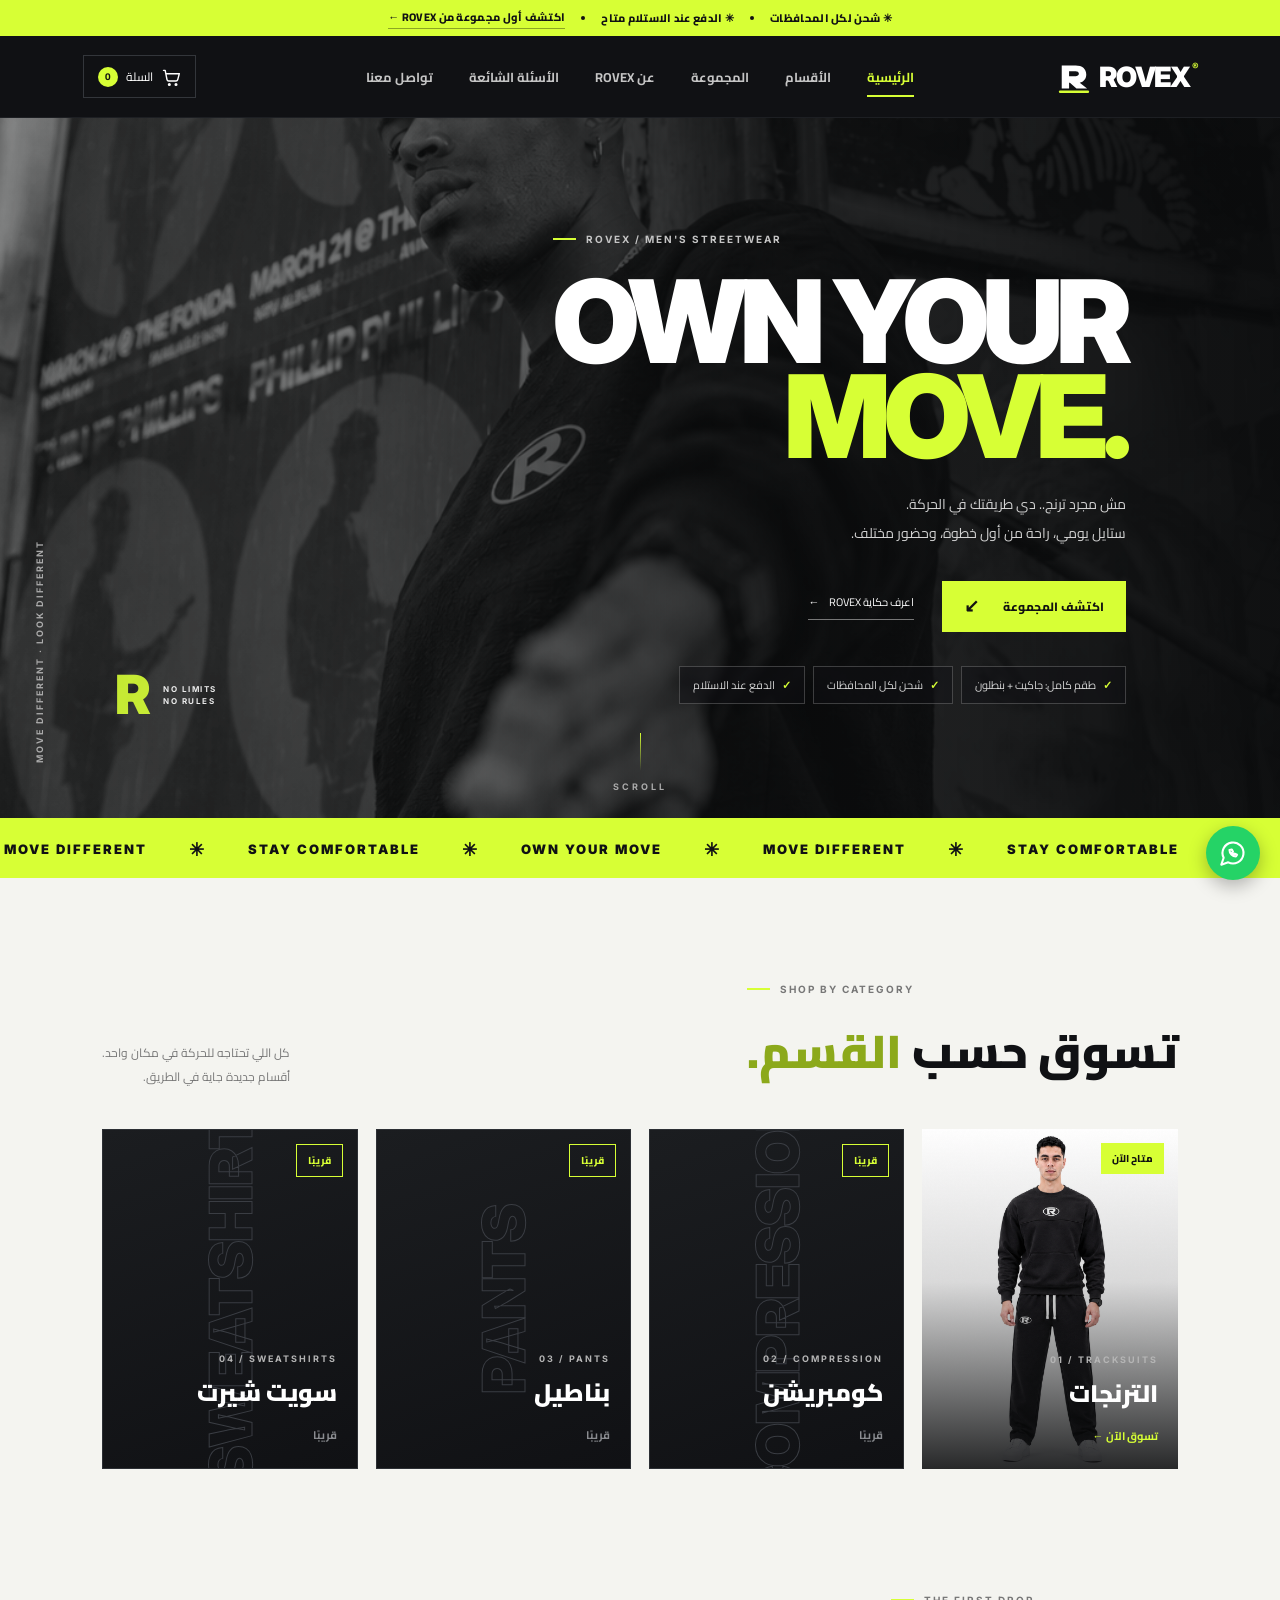
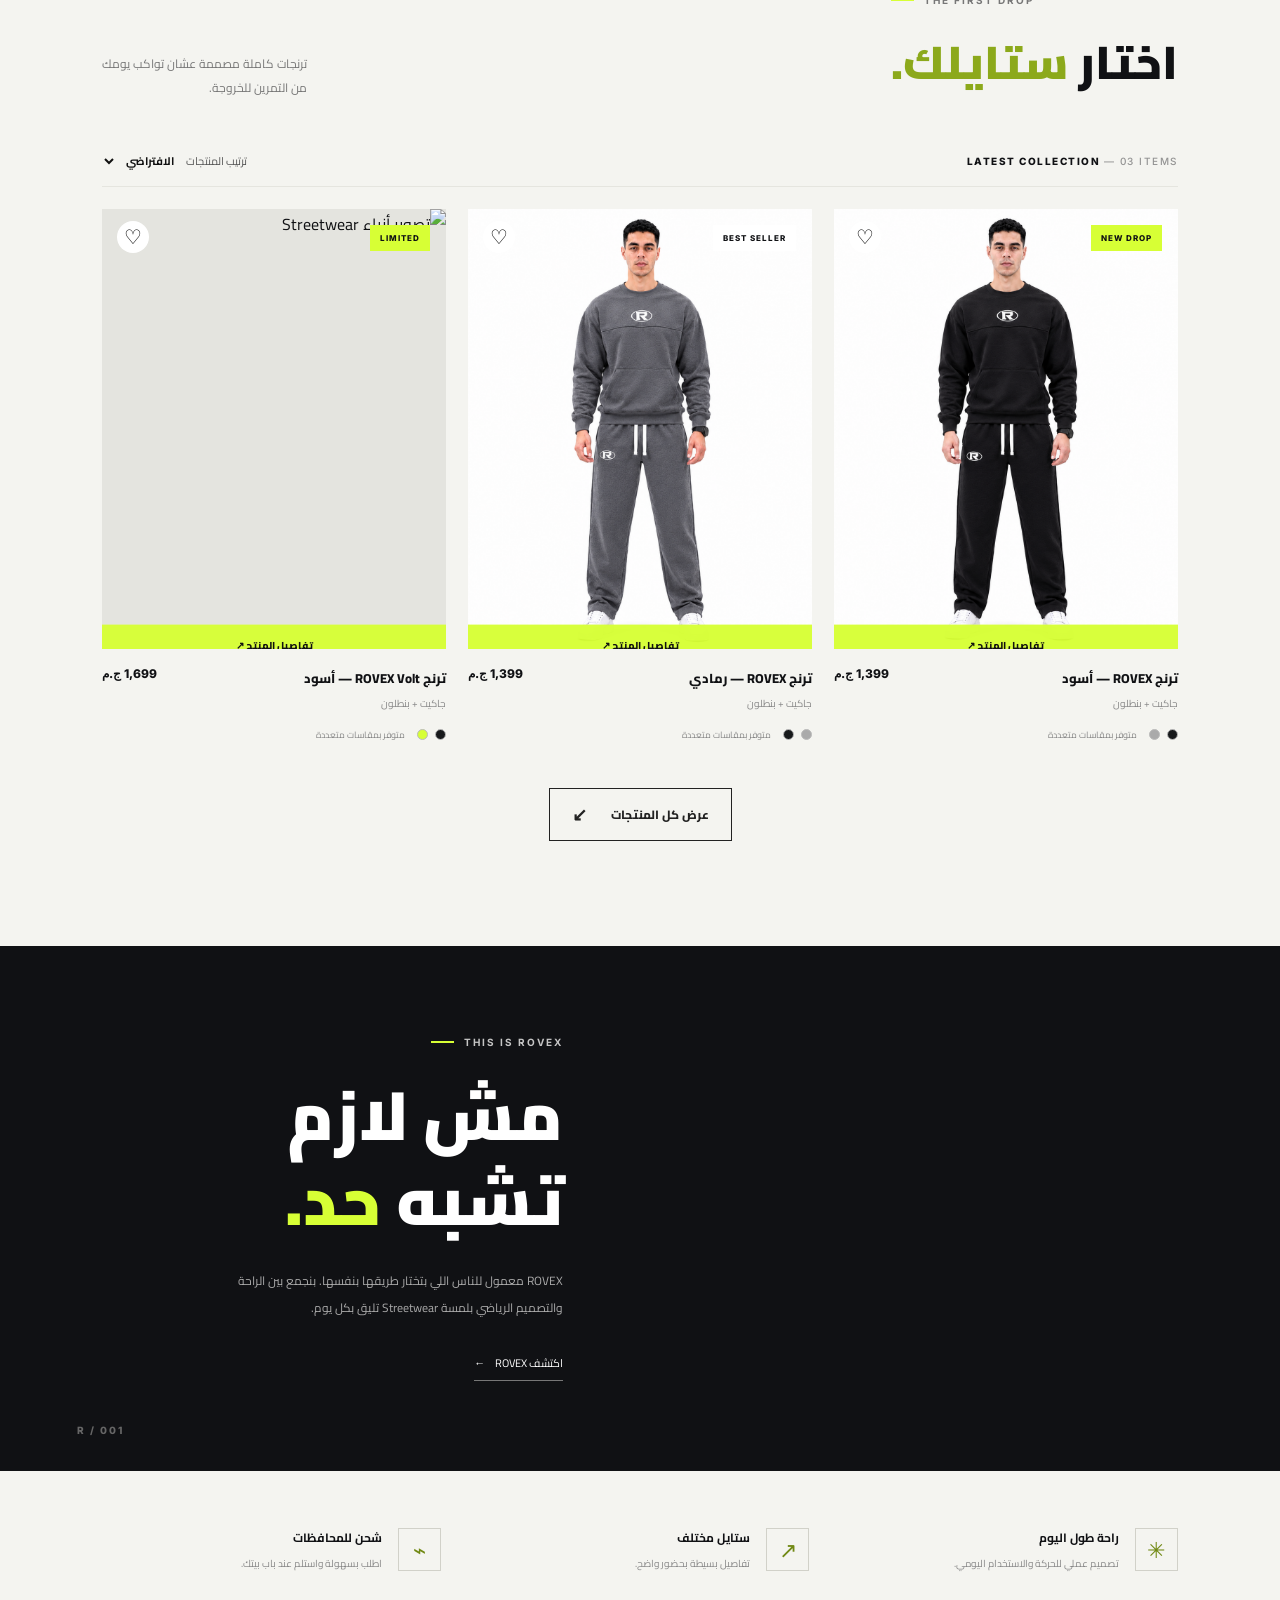
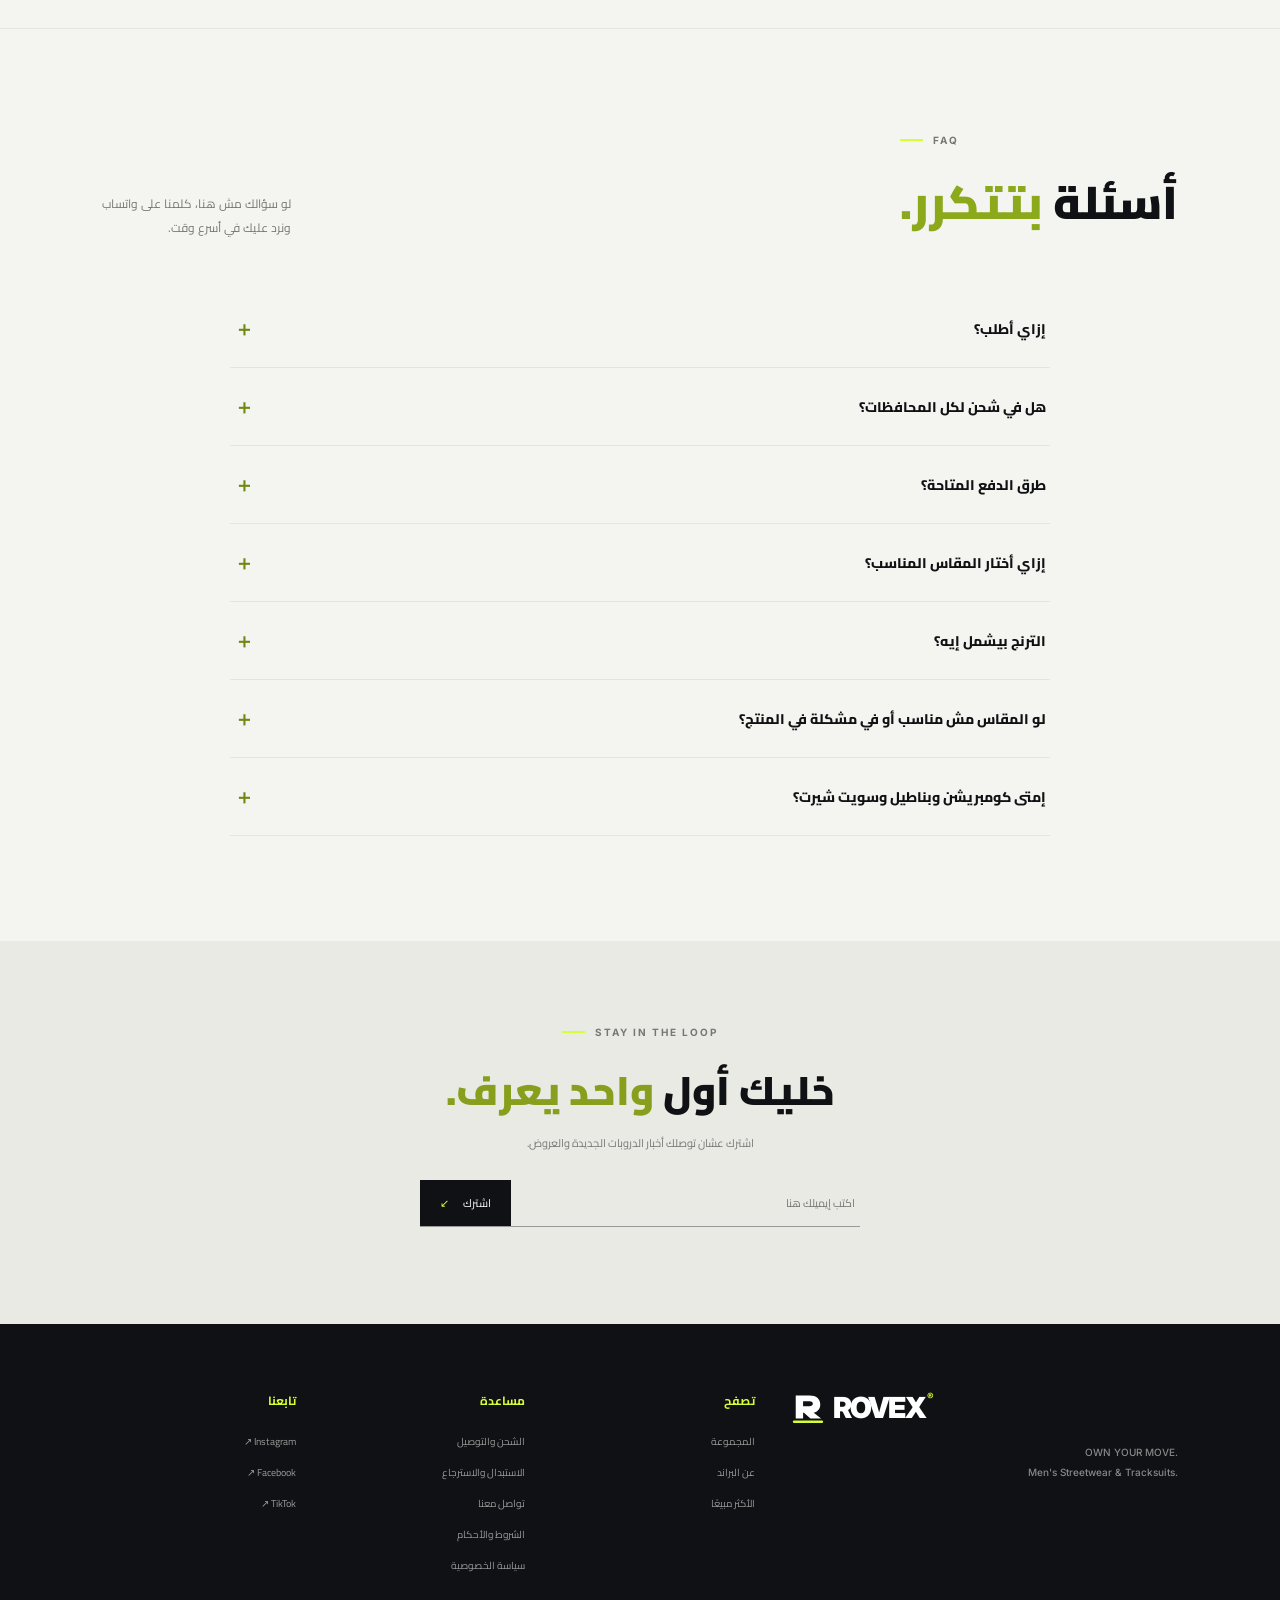
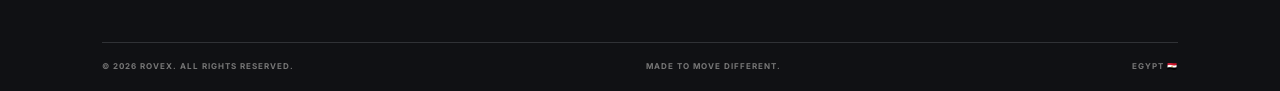
==== commit 4c95b02e: "Add files via upload" ====
--- a/index.html
+++ b/index.html
@@ -21,13 +21,14 @@
 </head>
 <body>
   <a class="skip-link" href="#collection">تخطي إلى المنتجات</a>
-  <div class="announcement">
-    <span>شحن لكل المحافظات</span><span class="announcement-dot"></span>
-    <span>اكتشف أول مجموعة من ROVEX</span>
+  <div class="announcement" id="announcement" role="region" aria-label="إعلانات المتجر">
+    <span class="ann-item on">✳ شحن لكل المحافظات</span><span class="announcement-dot"></span>
+    <span class="ann-item">✳ الدفع عند الاستلام متاح</span><span class="announcement-dot"></span>
+    <a class="ann-item" href="#collection">اكتشف أول مجموعة من ROVEX ←</a>
   </div>
 
   <header class="site-header">
-    <button class="icon-btn menu-toggle" id="menuToggle" aria-label="فتح القائمة"><span></span><span></span></button>
+    <button class="icon-btn menu-toggle" id="menuToggle" aria-label="فتح القائمة" aria-expanded="false" aria-controls="mainNav"><span></span><span></span></button>
     <a class="brand" href="#home" aria-label="ROVEX home">
       <svg class="brand-mark" viewBox="0 0 44 44" aria-hidden="true">
         <path d="M7 36V8h17c8 0 13 4 13 11 0 5-3 9-8 10l9 7H25l-8-7h-1v7H7Zm9-15h8c2 0 4-1 4-3s-2-3-4-3h-8v6Z" fill="currentColor"/>
@@ -46,7 +47,6 @@
     </nav>
 
     <div class="header-actions">
-      <button class="icon-btn" id="searchToggle" aria-label="بحث"><svg viewBox="0 0 24 24"><circle cx="10.8" cy="10.8" r="6.8"/><path d="m16 16 5 5"/></svg></button>
       <button class="cart-button" id="cartToggle" aria-label="السلة">
         <svg viewBox="0 0 24 24"><path d="M3 4h2l2.2 11.2a2 2 0 0 0 2 1.6h8.9a2 2 0 0 0 1.9-1.4L22 8H6"/><circle cx="10" cy="21" r="1"/><circle cx="18" cy="21" r="1"/></svg>
         <span>السلة</span><b id="cartCount">0</b>
@@ -54,10 +54,6 @@
     </div>
   </header>
 
-  <div class="search-panel" id="searchPanel">
-    <input type="search" id="searchInput" placeholder="ابحث عن ترنج..." aria-label="ابحث عن ترنج">
-    <button id="searchClose" class="icon-btn" aria-label="إغلاق">×</button>
-  </div>
 
   <main>
     <section class="hero" id="home">
@@ -71,8 +67,9 @@
           <a class="btn btn-primary" href="#collection">اكتشف المجموعة <span>↙</span></a>
           <a class="text-link" href="#about">اعرف حكاية ROVEX <span>←</span></a>
         </div>
-        <div class="hero-meta"><span>01 / 03</span><span class="meta-line"></span><span>BUILT FOR EVERY MOVE</span></div>
-      </div>
+        <ul class="hero-points"><li>طقم كامل: جاكيت + بنطلون</li><li>شحن لكل المحافظات</li><li>الدفع عند الاستلام</li></ul>
+      </div>
+      <a class="hero-scroll" href="#categories" aria-label="انزل لتصفح الأقسام"><span></span>SCROLL</a>
       <div class="hero-side-label">MOVE DIFFERENT · LOOK DIFFERENT</div>
       <div class="hero-stamp"><strong>R</strong><span>NO LIMITS<br>NO RULES</span></div>
     </section>
@@ -155,7 +152,7 @@
           <div class="product-swatches"><i class="swatch grey"></i><i class="swatch black"></i><span>متوفر بمقاسات متعددة</span></div>
         </article>
 
-        <!-- <article class="product-card" data-id="rvx-03" data-name="ترنج ROVEX Volt أسود" data-price="1699">
+        <article class="product-card" data-id="rvx-03" data-name="ترنج ROVEX Volt أسود" data-price="1699">
           <div class="product-image-wrap">
             <span class="product-tag">LIMITED</span>
             <button class="favorite-btn" aria-label="إضافة للمفضلة">♡</button>
@@ -164,10 +161,9 @@
             <button class="view-product" data-view="rvx-03">تفاصيل المنتج <span>↗</span></button>
           </div>
           <div class="product-info"><div><h3>ترنج ROVEX Volt — أسود</h3><p>جاكيت + بنطلون</p></div><strong>1,699 ج.م</strong></div>
-          <div class="product-swatches"><i class="swatch black"></i><i class="swatch lime"></i><span>متوفر بمقاسات متعددة</span></div> -->
+          <div class="product-swatches"><i class="swatch black"></i><i class="swatch lime"></i><span>متوفر بمقاسات متعددة</span></div>
         </article>
       </div>
-      <p class="no-results" id="noResults" hidden>مفيش منتج بالاسم ده.. جرّب كلمة تانية.</p>
       <div class="center-action"><a class="btn btn-outline" href="#collection">عرض كل المنتجات <span>↙</span></a></div>
     </section>
 
--- a/style.css
+++ b/style.css
@@ -11,7 +11,7 @@
 .main-nav{display:flex;gap:36px;align-items:center}.main-nav a{font-size:12px;color:#c5c5c5;transition:.2s}.main-nav a:hover,.main-nav a.active{color:var(--lime)}
 .header-actions{display:flex;align-items:center;gap:18px}.icon-btn{background:none;color:inherit;display:grid;place-items:center;font-size:27px;line-height:1}.icon-btn svg,.cart-button svg{width:20px;height:20px;fill:none;stroke:currentColor;stroke-width:1.7;stroke-linecap:round;stroke-linejoin:round}
 .cart-button{display:flex;align-items:center;gap:8px;background:none;color:#fff;font-size:12px}.cart-button b{display:grid;place-items:center;background:var(--lime);color:#111;width:20px;height:20px;border-radius:50%;font-size:10px}
-.menu-toggle{display:none}.search-panel{display:none;position:fixed;z-index:35;top:114px;left:0;right:0;background:#1b1d20;padding:16px 7%;gap:12px;color:#fff}.search-panel.show{display:flex}.search-panel input{flex:1;background:#292b30;border:1px solid #444;color:#fff;padding:12px 16px;outline:none}
+.menu-toggle{display:none}
 .hero{height:min(690px,calc(100vh - 114px));min-height:570px;background:#17191b;position:relative;color:#fff;overflow:hidden;display:flex;align-items:center}
 .hero-image{position:absolute;inset:0;background-image:url("hero.png");background-position:center 38%;background-size:cover;opacity:.68;filter:grayscale(1)}
 .hero-shade{position:absolute;inset:0;background:linear-gradient(270deg,rgba(10,11,12,.96) 0%,rgba(10,11,12,.83) 34%,rgba(10,11,12,.24) 72%,rgba(10,11,12,.1) 100%)}
@@ -26,8 +26,6 @@
 .btn-primary{background:var(--lime);color:#111}.btn-primary:hover{background:#fff;transform:translateY(-3px)}
 .btn span{font-size:18px;line-height:10px}
 .text-link{font-size:11px;color:#fff;border-bottom:1px solid #777;padding-bottom:7px}.text-link span{margin-right:8px}
-.hero-meta{display:flex;align-items:center;gap:14px;margin-top:65px;font:700 9px Inter,sans-serif;letter-spacing:1.5px;color:#a9a9a9;direction:ltr;justify-content:flex-end}
-.meta-line{width:65px;height:1px;background:var(--lime)}
 .hero-side-label{position:absolute;left:34px;bottom:55px;writing-mode:vertical-rl;transform:rotate(180deg);font:700 9px Inter,sans-serif;letter-spacing:2px;color:#aaa}
 .hero-stamp{position:absolute;left:9%;bottom:13%;display:flex;align-items:center;gap:12px;color:#fff;opacity:.9;direction:ltr}.hero-stamp strong{font:900 54px Inter;color:var(--lime)}.hero-stamp span{font:700 8px/1.5 Inter;letter-spacing:1.5px}
 .ticker{background:var(--lime);overflow:hidden;padding:15px 0;white-space:nowrap}.ticker-track{display:flex;justify-content:space-around;align-items:center;gap:42px;font:900 13px Inter;letter-spacing:2px;direction:ltr}.ticker-track b{font-size:18px}
@@ -48,7 +46,7 @@
 .toast{position:fixed;bottom:24px;left:24px;background:var(--lime);color:#111;padding:13px 20px;font-size:12px;font-weight:800;z-index:80;opacity:0;transform:translateY(15px);transition:.25s;pointer-events:none}.toast.show{opacity:1;transform:translateY(0)}
 .overlay{position:fixed;inset:0;background:rgba(0,0,0,.55);z-index:49;opacity:0;visibility:hidden;transition:.25s}.overlay.show{opacity:1;visibility:visible}.cart-drawer{position:fixed;z-index:50;top:0;bottom:0;left:0;width:min(430px,100%);background:var(--paper);padding:25px;display:flex;flex-direction:column;transform:translateX(-105%);transition:.35s}.cart-drawer.open{transform:translateX(0)}.drawer-head{display:flex;align-items:center;justify-content:space-between;padding-bottom:20px;border-bottom:1px solid var(--line)}.drawer-head h2{font-size:18px}.drawer-head h2 span{font:500 12px Inter;color:#888}.cart-items{flex:1;overflow:auto;padding:20px 0}.empty-cart{text-align:center;color:#777;font-size:13px;line-height:2.5;padding-top:60px}.empty-cart a{color:#222;text-decoration:underline}.cart-row{display:grid;grid-template-columns:75px 1fr auto;gap:13px;padding:12px 0;border-bottom:1px solid var(--line)}.cart-thumb{width:75px;height:85px;object-fit:cover;background:#ddd}.cart-row h3{font-size:11px;margin:4px 0}.cart-row p{font:700 11px Inter}.cart-row .remove-item{background:none;color:#888;font-size:10px;text-decoration:underline;margin-top:8px}.qty-control{display:flex;align-items:center;gap:9px;margin-top:10px}.qty-control button{width:22px;height:22px;background:#e5e5df}.qty-control span{font:700 11px Inter}.drawer-footer{border-top:1px solid var(--line);padding-top:20px}.subtotal{display:flex;justify-content:space-between;margin-bottom:18px;font-size:13px}.subtotal strong{font:800 16px Inter}.checkout-btn{width:100%}.drawer-footer small{display:block;text-align:center;color:#888;font-size:9px;margin-top:12px}
 @media(max-width:900px){.site-header{padding:0 4%;height:72px}.main-nav{gap:18px}.hero-content{margin-right:8%}.product-image-wrap{height:350px}.section{padding:80px 5%}.manifesto-content{padding:65px 9%}.manifesto h2{font-size:56px}.benefits{padding:45px 5%}}
-@media(max-width:650px){.announcement{font-size:9px;height:30px}.site-header{height:66px;padding:0 5%}.brand{font-size:23px}.brand-mark{width:30px;height:30px}.menu-toggle{display:flex;flex-direction:column;gap:5px}.menu-toggle span{width:21px;height:2px;background:#fff}.main-nav{position:absolute;top:66px;right:0;left:0;background:#17191b;padding:0 6%;display:flex;flex-direction:column;align-items:stretch;gap:0;max-height:0;overflow:hidden;transition:max-height .3s}.main-nav.open{max-height:260px;padding-top:10px;padding-bottom:15px}.main-nav a{padding:12px 0;border-bottom:1px solid #303236}.header-actions{gap:13px}.cart-button span{display:none}.hero{min-height:650px;height:calc(100svh - 96px);max-height:760px;align-items:flex-end}.hero-image{background-position:58% center}.hero-shade{background:linear-gradient(0deg,rgba(10,11,12,.97) 0%,rgba(10,11,12,.75) 45%,rgba(10,11,12,.15) 100%)}.hero-content{margin:0 7% 70px;max-width:100%}.hero h1{font-size:clamp(68px,17vw,100px);letter-spacing:-4px;margin:23px 0 18px}.hero-copy{font-size:12px}.hero-actions{gap:18px;margin-top:24px;flex-wrap:wrap}.btn{padding:13px 16px;font-size:11px}.text-link{font-size:10px}.hero-meta{margin-top:35px}.hero-side-label{display:none}.hero-stamp{left:7%;top:12%;bottom:auto}.hero-stamp strong{font-size:40px}.ticker{padding:12px 0}.ticker-track{gap:25px;font-size:10px}.section{padding:65px 5%}.section-heading{display:block;margin-bottom:30px}.section-heading h2{font-size:36px}.section-heading>p{margin-top:12px;font-size:11px}.filter-row{margin-bottom:15px}.collection-label{font-size:8px}.sort-button{font-size:10px}.product-grid{grid-template-columns:repeat(2,minmax(0,1fr));gap:22px 12px}.product-image-wrap{height:260px}.product-tag{top:9px;right:8px;font-size:7px;padding:6px}.favorite-btn{left:8px;top:8px;width:27px;height:27px}.quick-add{transform:none;padding:10px;font-size:9px}.product-info{display:block;padding-top:11px}.product-info h3{font-size:10px;line-height:1.8}.product-info strong{display:block;margin-top:8px;font-size:11px}.product-swatches{gap:5px;margin-top:9px}.product-swatches span{font-size:8px}.center-action{margin-top:32px}.manifesto{grid-template-columns:1fr}.manifesto-image{min-height:330px;height:330px;background-position:center 32%}.manifesto-content{min-height:390px;padding:55px 8%}.manifesto h2{font-size:55px;margin:18px 0}.manifesto-number{left:8%;bottom:22px}.benefits{grid-template-columns:1fr;padding:38px 7%;gap:24px}.benefit-icon{width:38px;height:38px}.newsletter{padding:65px 7%}.newsletter h2{font-size:30px}.newsletter>p:not(.eyebrow){font-size:10px}footer{padding:50px 7% 18px}.footer-main{grid-template-columns:1fr 1fr;gap:35px 20px}.footer-brand{grid-column:1/-1}.footer-bottom{flex-wrap:wrap;gap:12px;font-size:7px}.cart-drawer{padding:20px}.toast{left:12px;right:12px;bottom:12px;text-align:center}}
+@media(max-width:650px){.announcement{font-size:9px;height:30px}.site-header{height:66px;padding:0 5%}.brand{font-size:23px}.brand-mark{width:30px;height:30px}.menu-toggle{display:flex;flex-direction:column;gap:5px}.menu-toggle span{width:21px;height:2px;background:#fff}.main-nav{position:absolute;top:66px;right:0;left:0;background:#17191b;padding:0 6%;display:flex;flex-direction:column;align-items:stretch;gap:0;max-height:0;overflow:hidden;transition:max-height .3s}.main-nav.open{max-height:260px;padding-top:10px;padding-bottom:15px}.main-nav a{padding:12px 0;border-bottom:1px solid #303236}.header-actions{gap:13px}.cart-button span{display:none}.hero{min-height:650px;height:calc(100svh - 96px);max-height:760px;align-items:flex-end}.hero-image{background-position:58% center}.hero-shade{background:linear-gradient(0deg,rgba(10,11,12,.97) 0%,rgba(10,11,12,.75) 45%,rgba(10,11,12,.15) 100%)}.hero-content{margin:0 7% 70px;max-width:100%}.hero h1{font-size:clamp(68px,17vw,100px);letter-spacing:-4px;margin:23px 0 18px}.hero-copy{font-size:12px}.hero-actions{gap:18px;margin-top:24px;flex-wrap:wrap}.btn{padding:13px 16px;font-size:11px}.text-link{font-size:10px}.hero-side-label{display:none}.hero-stamp{left:7%;top:12%;bottom:auto}.hero-stamp strong{font-size:40px}.ticker{padding:12px 0}.ticker-track{gap:25px;font-size:10px}.section{padding:65px 5%}.section-heading{display:block;margin-bottom:30px}.section-heading h2{font-size:36px}.section-heading>p{margin-top:12px;font-size:11px}.filter-row{margin-bottom:15px}.collection-label{font-size:8px}.sort-button{font-size:10px}.product-grid{grid-template-columns:repeat(2,minmax(0,1fr));gap:22px 12px}.product-image-wrap{height:260px}.product-tag{top:9px;right:8px;font-size:7px;padding:6px}.favorite-btn{left:8px;top:8px;width:27px;height:27px}.quick-add{transform:none;padding:10px;font-size:9px}.product-info{display:block;padding-top:11px}.product-info h3{font-size:10px;line-height:1.8}.product-info strong{display:block;margin-top:8px;font-size:11px}.product-swatches{gap:5px;margin-top:9px}.product-swatches span{font-size:8px}.center-action{margin-top:32px}.manifesto{grid-template-columns:1fr}.manifesto-image{min-height:330px;height:330px;background-position:center 32%}.manifesto-content{min-height:390px;padding:55px 8%}.manifesto h2{font-size:55px;margin:18px 0}.manifesto-number{left:8%;bottom:22px}.benefits{grid-template-columns:1fr;padding:38px 7%;gap:24px}.benefit-icon{width:38px;height:38px}.newsletter{padding:65px 7%}.newsletter h2{font-size:30px}.newsletter>p:not(.eyebrow){font-size:10px}footer{padding:50px 7% 18px}.footer-main{grid-template-columns:1fr 1fr;gap:35px 20px}.footer-brand{grid-column:1/-1}.footer-bottom{flex-wrap:wrap;gap:12px;font-size:7px}.cart-drawer{padding:20px}.toast{left:12px;right:12px;bottom:12px;text-align:center}}
 @media(max-width:370px){.product-image-wrap{height:220px}.header-actions{gap:9px}.brand{font-size:20px}.brand-mark{width:27px}}
 
 /* Product details + checkout additions */
@@ -143,7 +141,6 @@
 
 /* Sort select, no results, skip link */
 .sort-button select{background:none;border:0;font:700 11px Cairo,sans-serif;color:#111;cursor:pointer;outline:none;margin-right:6px}
-.no-results{text-align:center;color:#777;font-size:13px;padding:50px 0}.no-results[hidden]{display:none}
 .skip-link{position:absolute;top:-60px;right:10px;z-index:100;background:var(--lime);color:#111;padding:10px 16px;font-size:12px;font-weight:800;transition:top .2s}.skip-link:focus{top:10px}
 :focus-visible{outline:2px solid var(--lime);outline-offset:2px}
 .collection-section :focus-visible,.faq-section :focus-visible,.categories-section :focus-visible,.product-modal :focus-visible,.checkout-box :focus-visible,.cart-drawer :focus-visible{outline-color:#6f8a10}
@@ -166,4 +163,206 @@
 .legal h2{font-size:17px;font-weight:800;margin:30px 0 10px}
 .legal p,.legal li{font-size:13px;line-height:2.2;color:#555}
 .legal ul{padding-right:22px}
-.legal .btn{margin-top:34px}+.legal .btn{margin-top:34px}
+
+/* ===== Announcement bar ===== */
+.announcement{height:36px;font-size:11px;gap:16px}
+.ann-item{display:inline-flex;align-items:center;gap:6px;white-space:nowrap}
+a.ann-item{border-bottom:1px solid rgba(0,0,0,.35);padding-bottom:1px;transition:border-color .2s}a.ann-item:hover{border-bottom-color:#111}
+@keyframes annFade{from{opacity:0;transform:translateY(5px)}to{opacity:1;transform:none}}
+@media(max-width:650px){.announcement{height:34px;font-size:10.5px}.announcement-dot{display:none}.ann-item{display:none}.ann-item.on{display:inline-flex;animation:annFade .5s}}
+
+/* ===== Navbar ===== */
+.site-header{display:grid;grid-template-columns:1fr auto 1fr;align-items:center;column-gap:16px;border-bottom:1px solid #1d1f23;transition:height .25s,box-shadow .25s,background .25s}
+.site-header>.brand{justify-self:start}.site-header>.menu-toggle{justify-self:start}.header-actions{justify-self:end}
+.site-header.scrolled{height:68px;background:rgba(16,17,20,.94);backdrop-filter:blur(10px);-webkit-backdrop-filter:blur(10px);box-shadow:0 8px 24px rgba(0,0,0,.35)}
+.main-nav{gap:26px}
+.main-nav a{position:relative;font-size:13px;font-weight:700;padding:8px 0;white-space:nowrap}
+.main-nav a::after{content:"";position:absolute;right:0;left:0;bottom:0;height:2px;background:var(--lime);transform:scaleX(0);transform-origin:center;transition:transform .25s}
+.main-nav a:hover::after,.main-nav a.active::after{transform:scaleX(1)}
+.cart-button{padding:9px 14px;border:1px solid #33363b;transition:border-color .2s}.cart-button:hover{border-color:var(--lime)}
+@media(min-width:1200px){.main-nav{gap:36px}}
+@media(max-width:860px){
+  .menu-toggle{display:flex;flex-direction:column;gap:5px}
+  .menu-toggle span{width:21px;height:2px;background:#fff;transition:transform .25s,opacity .25s}
+  .menu-toggle[aria-expanded="true"] span:first-child{transform:translateY(3.5px) rotate(45deg)}
+  .menu-toggle[aria-expanded="true"] span:last-child{transform:translateY(-3.5px) rotate(-45deg)}
+  .main-nav{position:absolute;top:100%;right:0;left:0;background:#17191b;padding:0 6%;flex-direction:column;align-items:stretch;gap:0;max-height:0;overflow:hidden;transition:max-height .3s,padding .3s;border-top:1px solid transparent}
+  .main-nav.open{max-height:380px;padding-top:6px;padding-bottom:12px;border-top-color:#25282d}
+  .main-nav a{padding:14px 0;border-bottom:1px solid #25282d;font-size:13px}
+  .main-nav a::after{display:none}
+  .main-nav a.active{color:var(--lime)}
+}
+@media(max-width:650px){.site-header.scrolled{height:60px}.cart-button{padding:9px 11px}}
+
+/* ===== Hero ===== */
+.hero{height:min(700px,calc(100vh - 118px))}
+.hero-image{animation:heroZoom 18s ease-out both}
+@keyframes heroZoom{from{transform:scale(1.08)}to{transform:scale(1)}}
+.hero-content>*{opacity:0;transform:translateY(24px);animation:heroIn .8s cubic-bezier(.2,.7,.2,1) forwards}
+.hero-content>:nth-child(1){animation-delay:.1s}.hero-content>:nth-child(2){animation-delay:.25s}.hero-content>:nth-child(3){animation-delay:.4s}.hero-content>:nth-child(4){animation-delay:.55s}.hero-content>:nth-child(5){animation-delay:.7s}
+@keyframes heroIn{to{opacity:1;transform:none}}
+.hero-points{list-style:none;display:flex;flex-wrap:wrap;gap:8px;margin-top:34px}
+.hero-points li{font-size:11px;color:#d6d6d6;padding:8px 13px;border:1px solid rgba(255,255,255,.2);background:rgba(16,17,20,.45);backdrop-filter:blur(4px);-webkit-backdrop-filter:blur(4px);display:flex;align-items:center;gap:7px}
+.hero-points li::before{content:"✓";color:var(--lime);font-weight:900}
+.hero-scroll{position:absolute;z-index:2;left:50%;bottom:26px;transform:translateX(-50%);display:flex;flex-direction:column;align-items:center;gap:10px;font:700 9px Inter,sans-serif;letter-spacing:3px;color:#aaa;transition:color .2s}
+.hero-scroll:hover{color:var(--lime)}
+.hero-scroll span{width:1px;height:38px;background:linear-gradient(var(--lime),transparent);animation:scrollLine 1.8s ease-in-out infinite;transform-origin:top}
+@keyframes scrollLine{0%{transform:scaleY(0)}50%{transform:scaleY(1)}100%{transform:scaleY(1);opacity:0}}
+@media(max-width:650px){.hero{height:calc(100svh - 100px)}.hero-scroll{display:none}.hero-points{margin-top:24px;gap:6px}.hero-points li{font-size:10px;padding:7px 10px}}
+@media(prefers-reduced-motion:reduce){.hero-image,.hero-content>*,.hero-scroll span{animation:none}.hero-content>*{opacity:1;transform:none}}
+
+/* =====================================================================
+   MOBILE HARDENING
+   ===================================================================== */
+html{-webkit-text-size-adjust:100%;text-size-adjust:100%}
+a,button,summary,select,input{touch-action:manipulation}
+a,button{-webkit-tap-highlight-color:rgba(215,255,53,.28)}
+img{max-width:100%}
+
+/* Touch devices of any width: hover-only controls must be reachable */
+@media(hover:none){
+  .quick-add{transform:none}
+  .view-product{display:none}
+}
+
+/* Legal pages header (2 children) */
+.site-header>.text-link{grid-column:3;justify-self:end}
+
+/* Ticker as a real marquee (works on every width) */
+.ticker-track{display:inline-flex;justify-content:flex-start;gap:42px;padding-right:42px;min-width:max-content;animation:tickerMove 28s linear infinite}
+@keyframes tickerMove{from{transform:translateX(0)}to{transform:translateX(-50%)}}
+@media(prefers-reduced-motion:reduce){.ticker-track{animation:none}}
+
+@media(max-width:650px){
+  /* ---- layout ---- */
+  .menu-toggle{padding:12px 6px;margin-right:-6px}
+  .menu-toggle span{width:22px}
+  .icon-btn{min-width:40px;min-height:40px}
+  .announcement{font-size:11px}
+  .main-nav a{font-size:14px;padding:15px 0}
+
+  /* hero */
+  .hero h1{font-size:clamp(46px,14.5vw,84px);letter-spacing:-3px;line-height:.9}
+  .eyebrow{font-size:11px}
+  .hero-copy{font-size:13.5px;line-height:2}
+  .text-link{font-size:12px;padding:8px 0}
+  .hero-points li{font-size:11px}
+  .btn{font-size:13px;padding:14px 20px;min-height:46px}
+
+  /* categories */
+  .category-ghost{font-size:6.2vw;letter-spacing:0}
+  .category-label small{font-size:9px}
+  .category-label h3{font-size:17px}
+  .category-badge{font-size:10px}
+  .category-cta{font-size:12px}
+
+  /* products: one wide card per row */
+  .section-heading>p{font-size:13px}
+  .collection-label{font-size:10px}
+  .sort-button{font-size:13px}.sort-button select{font-size:16px}
+  .product-grid{grid-template-columns:1fr;gap:34px}
+  .product-image-wrap{height:auto;aspect-ratio:4/5}
+  .product-image-wrap img{cursor:pointer}
+  .product-tag{font-size:10px;padding:7px 10px;top:12px;right:12px}
+  .favorite-btn{width:38px;height:38px;left:12px;top:12px;font-size:22px}
+  .quick-add{font-size:13px;padding:14px}
+  .product-info h3{font-size:15px}
+  .product-info p{font-size:12px}
+  .product-info strong{font-size:15px;margin-top:6px}
+  .product-swatches span{font-size:11px}.swatch{width:14px;height:14px}
+
+  /* other sections */
+  .manifesto-number{font-size:11px}
+  .benefit h3{font-size:15px}.benefit p{font-size:13px}
+  .faq-list summary{font-size:14px;padding:18px 2px}.faq-list details p{font-size:13px}
+  .newsletter>p:not(.eyebrow){font-size:13px}
+  .newsletter input{font-size:16px;padding:14px 6px}
+  .newsletter form button{padding:0 18px;font-size:13px;min-height:46px}
+  .newsletter small{font-size:12px}
+  footer{padding-bottom:84px}
+  .footer-main h4{font-size:14px}
+  .footer-main>div>a:not(.brand){font-size:13px;padding:5px 0;margin:0 0 4px}
+  .footer-brand p{font-size:12px}
+  .footer-bottom{font-size:10px;line-height:1.8}
+  .reg{font-size:10px}
+
+  /* floating buttons / toast */
+  .toast{top:76px;bottom:auto;font-size:13px;transform:translateY(-12px)}
+  .toast.show{transform:translateY(0)}
+
+  /* cart drawer */
+  .cart-drawer{padding:18px 18px calc(18px + env(safe-area-inset-bottom,0px))}
+  .drawer-head h2{font-size:19px}
+  .cart-row{grid-template-columns:70px 1fr auto;gap:12px}
+  .cart-thumb{width:70px;height:84px}
+  .cart-row h3{font-size:13px;line-height:1.7}
+  .cart-row p{font-size:13px}
+  .cart-row small{font-size:12px}
+  .qty-control{gap:12px;margin-top:12px}
+  .qty-control button{width:34px;height:34px;font-size:18px}
+  .qty-control span{font-size:14px}
+  .cart-row .remove-item{font-size:12px;padding:10px 0}
+  .cart-row>strong{font-size:13px}
+  .promo-row input{font-size:16px;padding:12px}
+  .promo-row button{font-size:13px;min-width:70px}
+  .promo-message{font-size:12px}
+  .discount-line{font-size:13px}
+  .subtotal{font-size:14px}
+  .drawer-footer small{font-size:11px}
+  .empty-cart{font-size:14px}
+
+  /* product modal */
+  .product-modal{max-height:92vh;max-height:92dvh;overscroll-behavior:contain}
+  .modal-close{width:42px;height:42px}
+  .modal-description{font-size:13px}
+  .option-group>label,.payment-choice>strong{font-size:13px}
+  .size-guide-link{font-size:12px;padding:8px 0}
+  .size-options button{width:46px;height:46px;font-size:13px}
+  .option-group select{font-size:16px;padding:13px}
+  .option-error{font-size:12px}
+  .modal-qty button{width:42px;min-height:46px}
+  .modal-qty span{font-size:14px;min-width:26px}
+  .product-note{font-size:11px}
+
+  /* checkout + size guide */
+  .checkout-modal{padding:10px}
+  .checkout-box{max-height:94vh;max-height:94dvh;overscroll-behavior:contain}
+  .checkout-summary{font-size:13px}
+  .form-grid label{font-size:12px}
+  .form-grid input,.form-grid textarea{font-size:16px;padding:13px}
+  .payment-choice label{font-size:13px}
+  .payment-choice small,.checkout-disclaimer{font-size:11px}
+  .order-success p{font-size:13px}
+  .size-table th{font-size:11px}.size-table td{font-size:13px}
+  .size-note{font-size:12px}
+
+  /* countdown */
+  .countdown{gap:6px}.countdown div{min-width:50px}.countdown b{font-size:28px}.countdown i{font-size:24px}
+  .drop-countdown{padding:48px 14px}
+
+  /* legal */
+  .legal{padding:50px 6% 70px}.legal h1{font-size:28px}
+
+  /* floating */
+  .wa-float{width:52px;height:52px}
+  .to-top{width:42px;height:42px;bottom:76px}
+}
+@media(max-width:350px){
+  .hero-points li{font-size:10px;padding:6px 8px}
+  .category-label h3{font-size:15px}
+  .product-info h3{font-size:14px}
+  .btn{padding:13px 14px}
+}
+@media(max-width:650px){.sort-button{min-height:42px;display:inline-flex;align-items:center}.sort-button select{padding:8px 2px}}
+@media(max-width:650px){.filter-row{flex-wrap:wrap;gap:6px 12px}.collection-label span{display:none}.sort-button{white-space:nowrap}}
+@media(max-width:860px){
+  .menu-toggle{padding:12px 6px;margin-right:-6px}
+  .text-link{padding:8px 0}
+  a.ann-item{padding:4px 0}
+  .sort-button{min-height:42px;display:inline-flex;align-items:center}.sort-button select{font-size:16px;padding:8px 2px}
+  .footer-main>div>a:not(.brand){padding:5px 0;margin:0 0 4px}
+  .form-grid input,.form-grid textarea,.option-group select,.promo-row input,.newsletter input{font-size:16px}
+  .qty-control button{width:34px;height:34px}
+  .favorite-btn{width:36px;height:36px}
+}
